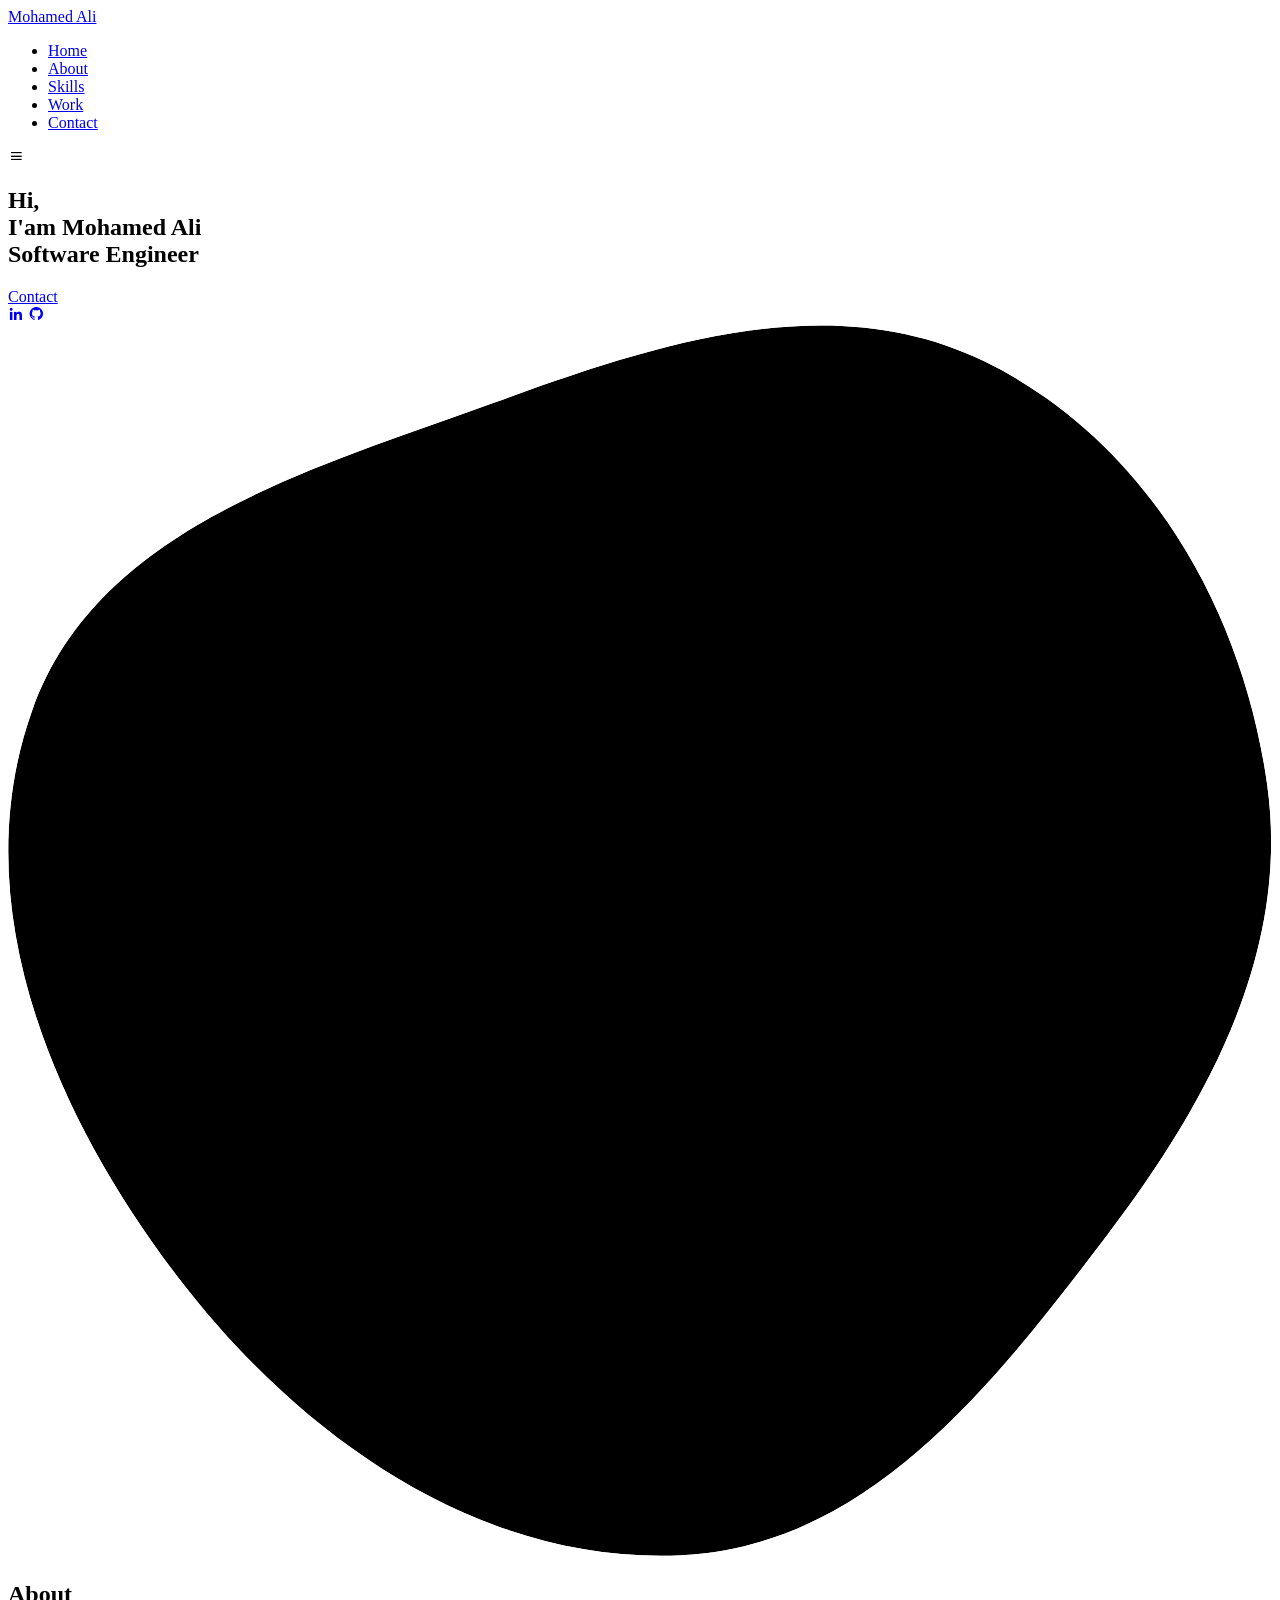
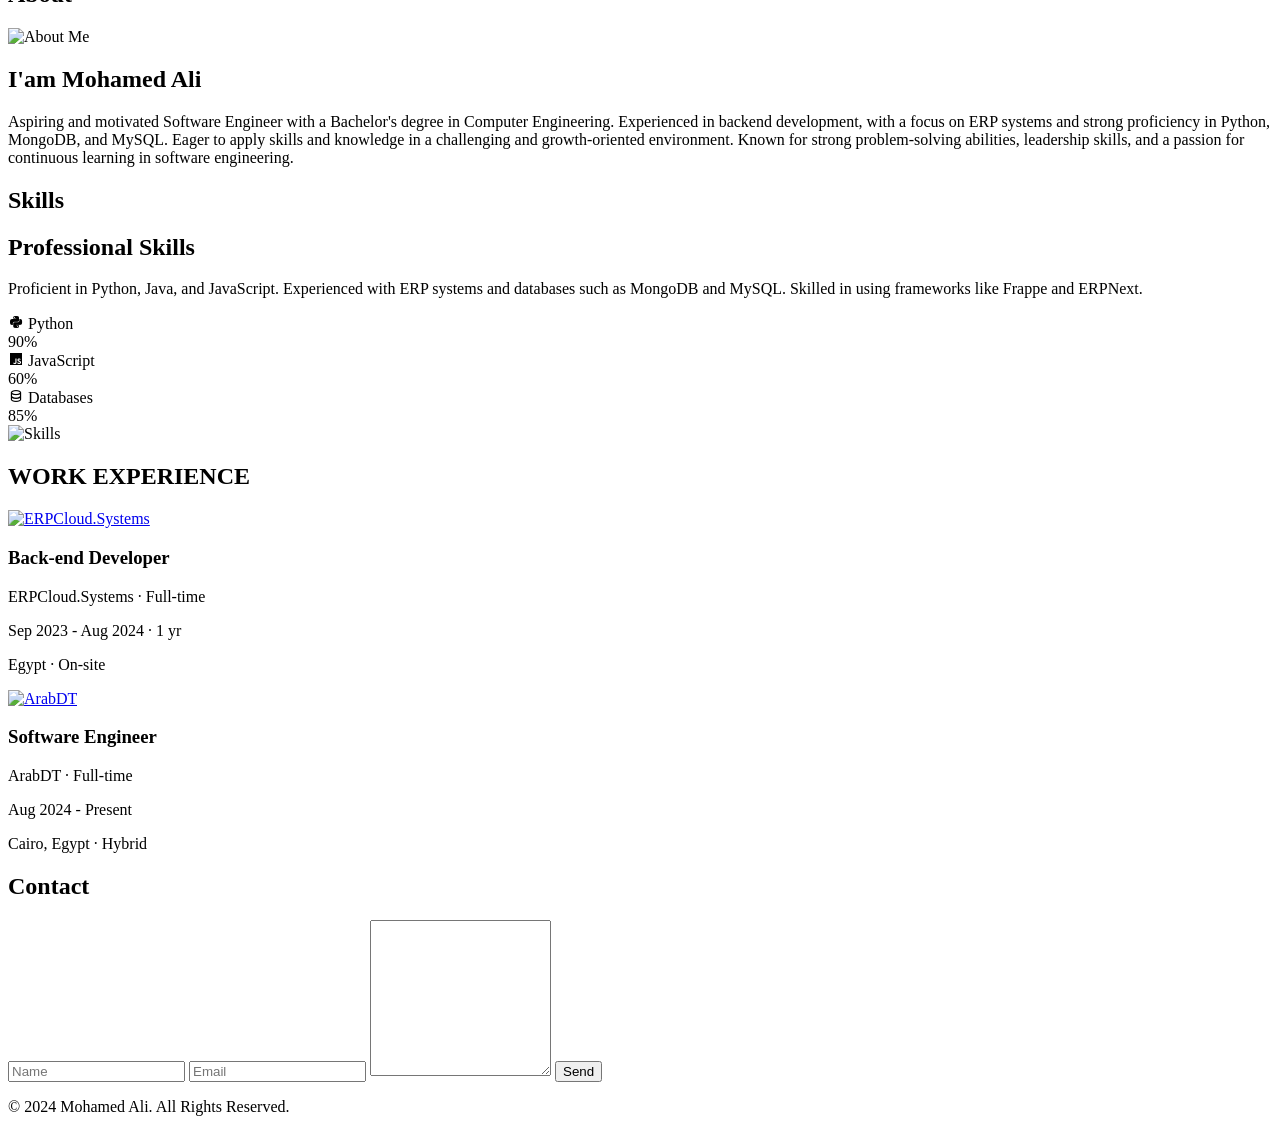
==== index.html @ c7bc385d "edit work period bug" ====
<!DOCTYPE html>
<html lang="en">
<head>
    <meta charset="UTF-8">
    <meta name="viewport" content="width=device-width, initial-scale=1.0">

    <link rel="stylesheet" href="assets/css/styles.css">

    <!-- =====BOX ICONS===== -->
    <link rel="stylesheet" href="https://unpkg.com/boxicons/css/boxicons.min.css">

    <title>Portfolio website complete</title>
</head>
<body>
<!--===== HEADER =====-->
<header class="l-header">
<nav class="nav bd-grid">
    <div>
        <a href="#" class="nav__logo">Mohamed Ali</a>
    </div>

    <div class="nav__menu" id="nav-menu">
        <ul class="nav__list">
            <li class="nav__item"><a href="#home" class="nav__link active-link">Home</a></li>
            <li class="nav__item"><a href="#about" class="nav__link">About</a></li>
            <li class="nav__item"><a href="#skills" class="nav__link">Skills</a></li>
            <li class="nav__item"><a href="#work" class="nav__link">Work</a></li>
            <li class="nav__item"><a href="#contact" class="nav__link">Contact</a></li>
        </ul>
    </div>

    <div class="nav__toggle" id="nav-toggle">
        <i class='bx bx-menu'></i>
    </div>
</nav>
</header>


<main class="l-main">
<!--===== HOME =====-->
<section class="home bd-grid" id="home">
<div class="home__data">
    <h1 class="home__title">Hi,<br>I'am <span class="home__title-color">Mohamed Ali</span><br> Software Engineer</h1>

    <a href="#contact" class="button">Contact</a>
</div>

<div class="home__social">
    <a href="https://linkedin.com/in/mohammed-ali-smk-7800651a6" class="home__social-icon" target="_blank"><i class='bx bxl-linkedin'></i></a>
    <a href="https://github.com/MohamedAliSmk" class="home__social-icon" target="_blank"><i class='bx bxl-github' ></i></a>
</div>

<div class="home__img">
    <svg class="home__blob" viewBox="0 0 479 467" xmlns="http://www.w3.org/2000/svg" xmlns:xlink="http://www.w3.org/1999/xlink">
        <mask id="mask0" mask-type="alpha">
            <path d="M9.19024 145.964C34.0253 76.5814 114.865 54.7299 184.111 29.4823C245.804 6.98884 311.86 -14.9503 370.735 14.143C431.207 44.026 467.948 107.508 477.191 174.311C485.897 237.229 454.931 294.377 416.506 344.954C373.74 401.245 326.068 462.801 255.442 466.189C179.416 469.835 111.552 422.137 65.1576 361.805C17.4835 299.81 -17.1617 219.583 9.19024 145.964Z"/>
        </mask>
        <g mask="url(#mask0)">
            <path d="M9.19024 145.964C34.0253 76.5814 114.865 54.7299 184.111 29.4823C245.804 6.98884 311.86 -14.9503 370.735 14.143C431.207 44.026 467.948 107.508 477.191 174.311C485.897 237.229 454.931 294.377 416.506 344.954C373.74 401.245 326.068 462.801 255.442 466.189C179.416 469.835 111.552 422.137 65.1576 361.805C17.4835 299.81 -17.1617 219.583 9.19024 145.964Z"/>
            <image class="home__blob-img" x="50" y="60" href="assets/img/perfil.png"/>
        </g>
    </svg>
</div>
</section>


<!--===== ABOUT =====-->
<section class="about section" id="about">
<h2 class="section-title">About</h2>

<div class="about__container bd-grid">
    <div class="about__img">
        <img src="assets/img/about.jpg" alt="About Me">
    </div>

    <div>
        <h2 class="about__subtitle">I'am Mohamed Ali</h2>
        <p class="about__text">Aspiring and motivated Software Engineer with a Bachelor's degree in Computer Engineering. Experienced in backend development, with a focus on ERP systems and strong proficiency in Python, MongoDB, and MySQL. Eager to apply skills and knowledge in a challenging and growth-oriented environment. Known for strong problem-solving abilities, leadership skills, and a passion for continuous learning in software engineering.</p>           
    </div>                                   
</div>
</section>

<!-- Skills Section -->
<section class="skills section" id="skills">
    <h2 class="section-title">Skills</h2>
    <div class="skills__container bd-grid">          
        <div>
            <h2 class="skills__subtitle">Professional Skills</h2>
            <p class="skills__text">Proficient in Python, Java, and JavaScript. Experienced with ERP systems and databases such as MongoDB and MySQL. Skilled in using frameworks like Frappe and ERPNext.</p>
            <div class="skills__data">
                <div class="skills__names">
                    <i class='bx bxl-python skills__icon'></i>
                    <span class="skills__name">Python</span>
                </div>
                <div class="skills__bar skills__python" style="width: 90%;"></div>
                <div>
                    <span class="skills__percentage">90%</span>
                </div>
            </div>
            <div class="skills__data">
                <div class="skills__names">
                    <i class='bx bxl-javascript skills__icon'></i>
                    <span class="skills__name">JavaScript</span>
                </div>
                <div class="skills__bar skills__js" style="width: 60%;"></div>
                <div>
                    <span class="skills__percentage">60%</span>
                </div>
            </div>
            <div class="skills__data">
                <div class="skills__names">
                    <i class='bx bx-data skills__icon'></i>
                    <span class="skills__name">Databases</span>
                </div>
                <div class="skills__bar skills__db" style="width: 85%;"></div>
                <div>
                    <span class="skills__percentage">85%</span>
                </div>
            </div>
        </div>
        <div>              
            <img src="assets/img/work3.jpg" alt="Skills" class="skills__img">
        </div>
    </div>
</section>


<!--===== WORK =====-->
<section class="work section" id="work">
<h2 class="section-title">WORK EXPERIENCE</h2>
<div class="work__container bd-grid">
    <div class="work__item">
        <a href="https://www.linkedin.com/company/erpcloud-systems" class="work__img">
            <img src="assets/img/work1.jpg" alt="ERPCloud.Systems" >
        </a>
        <div class="work__details">
            <h3 class="work__title">Back-end Developer</h3>
            <p class="work__company">ERPCloud.Systems · Full-time</p>
            <p class="work__dates">Sep 2023 - Aug 2024 · 1 yr</p>
            <p class="work__location">Egypt · On-site</p>
        </div>
    </div>
    <div class="work__item">
        <a href="https://www.linkedin.com/company/arabdt" class="work__img">
            <img src="assets/img/work2.jpg" alt="ArabDT">
        </a>
        <div class="work__details">
            <h3 class="work__title">Software Engineer</h3>
            <p class="work__company">ArabDT · Full-time</p>
            <p class="work__dates">Aug 2024 - Present</p>
            <p class="work__location">Cairo, Egypt · Hybrid</p>
        </div>
    </div>
</div>
</section>



<!--===== CONTACT =====-->
<section class="contact section" id="contact">
    <h2 class="section-title">Contact</h2>

    <div class="contact__container bd-grid">
        <form action="" class="contact__form">
            <input type="text" placeholder="Name" class="contact__input">
            <input type="mail" placeholder="Email" class="contact__input">
            <textarea name="" id="" cols="0" rows="10" class="contact__input"></textarea>
            <input type="button" value="Send" class="contact__button button">
        </form>
    </div>
</section>
</main>


    </main>
<!--===== FOOTER =====-->
<footer class="footer">
<p class="footer__title">© 2024 Mohamed Ali. All Rights Reserved.</p>
</footer>



<!--===== SCROLL REVEAL =====-->
<script src="https://unpkg.com/scrollreveal"></script>

<!--===== MAIN JS =====-->
<script src="assets/js/main.js"></script>
</body>
</html>
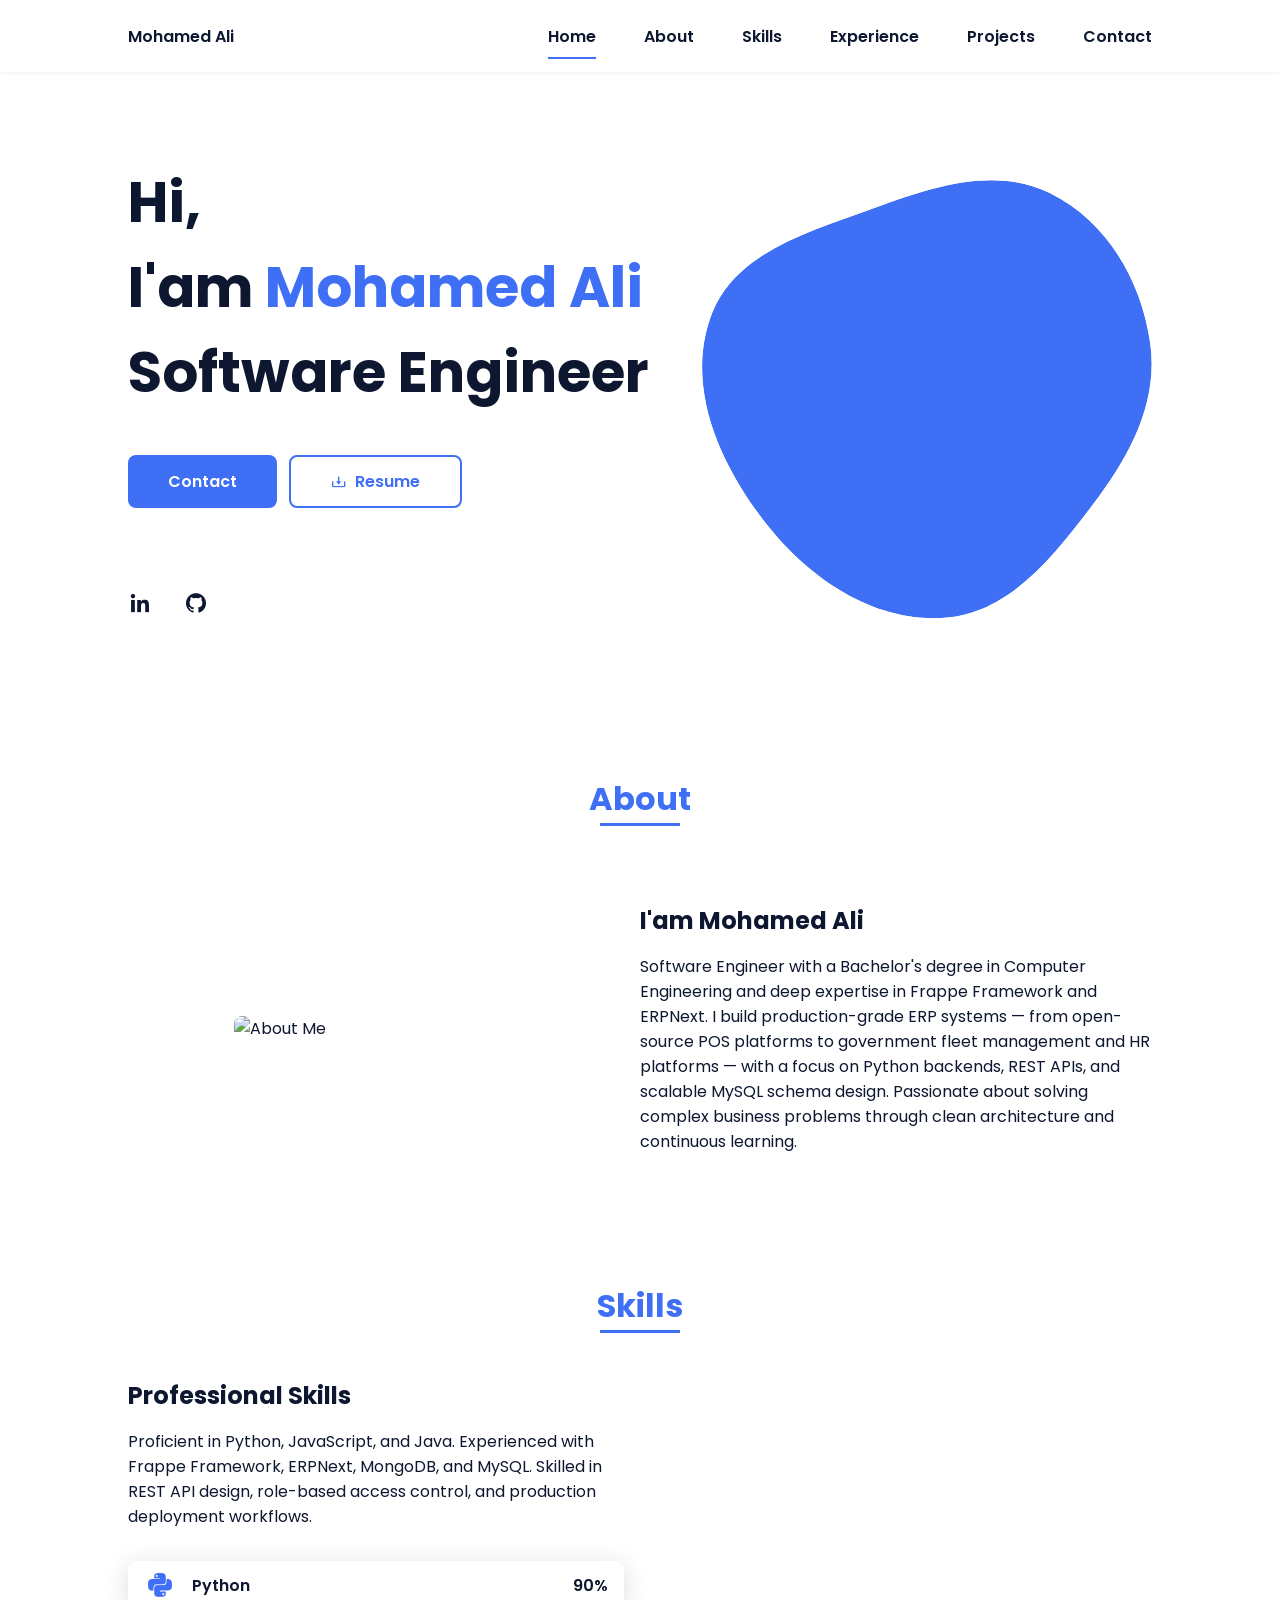
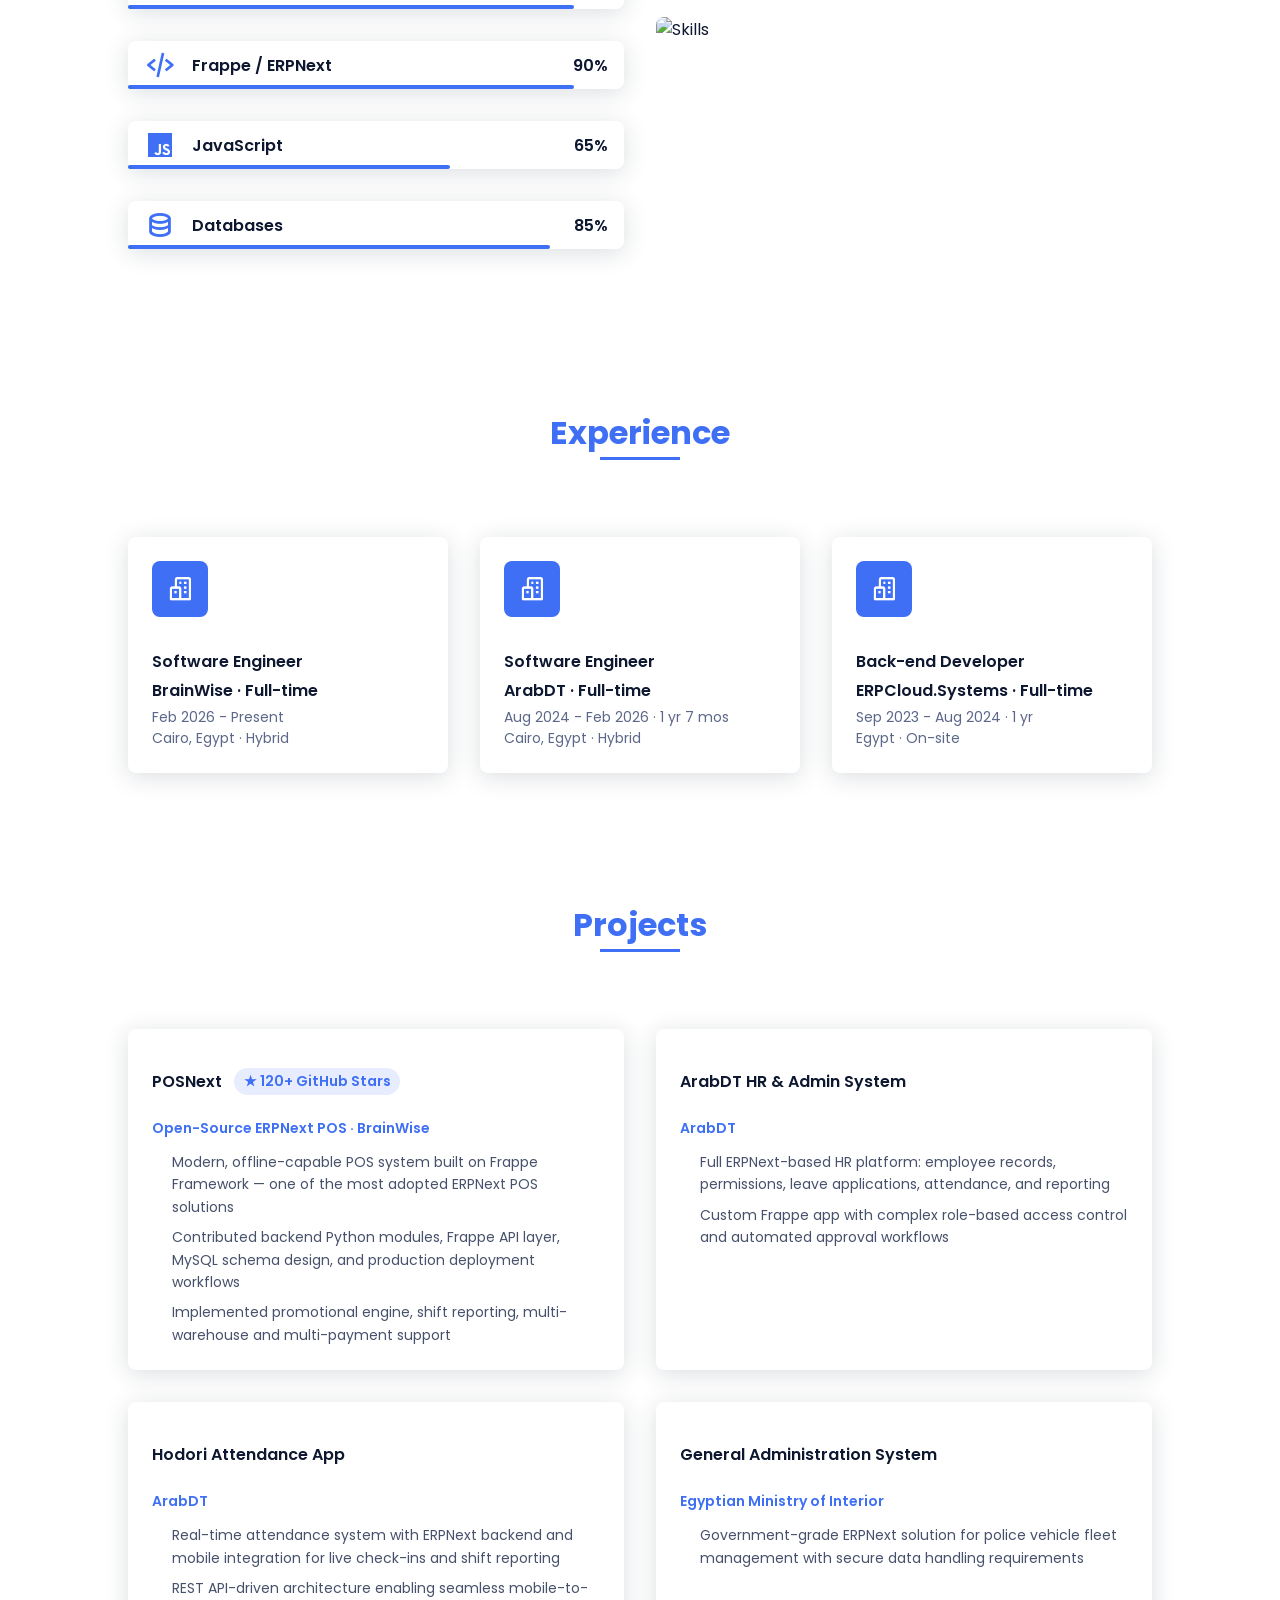
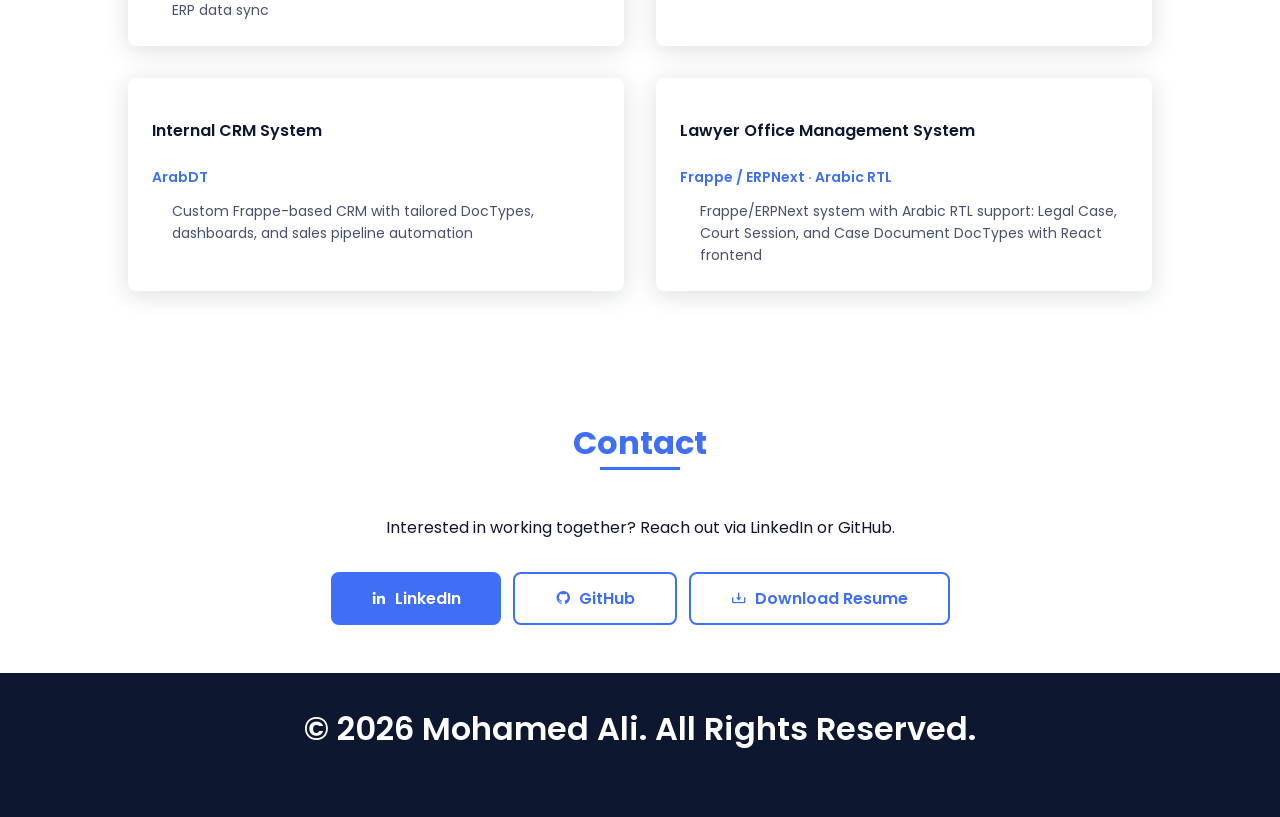
==== commit fec016f5: "Update portfolio with BrainWise experience, projects, and resume download. Refresh the site for GitH" ====
--- a/index.html
+++ b/index.html
@@ -3,13 +3,14 @@
 <head>
     <meta charset="UTF-8">
     <meta name="viewport" content="width=device-width, initial-scale=1.0">
+    <meta name="description" content="Mohamed Ali — Software Engineer specializing in Frappe, ERPNext, and backend development.">
 
     <link rel="stylesheet" href="assets/css/styles.css">
 
     <!-- =====BOX ICONS===== -->
     <link rel="stylesheet" href="https://unpkg.com/boxicons/css/boxicons.min.css">
 
-    <title>Portfolio website complete</title>
+    <title>Mohamed Ali | Software Engineer</title>
 </head>
 <body>
 <!--===== HEADER =====-->
@@ -24,7 +25,8 @@
             <li class="nav__item"><a href="#home" class="nav__link active-link">Home</a></li>
             <li class="nav__item"><a href="#about" class="nav__link">About</a></li>
             <li class="nav__item"><a href="#skills" class="nav__link">Skills</a></li>
-            <li class="nav__item"><a href="#work" class="nav__link">Work</a></li>
+            <li class="nav__item"><a href="#work" class="nav__link">Experience</a></li>
+            <li class="nav__item"><a href="#projects" class="nav__link">Projects</a></li>
             <li class="nav__item"><a href="#contact" class="nav__link">Contact</a></li>
         </ul>
     </div>
@@ -42,12 +44,17 @@
 <div class="home__data">
     <h1 class="home__title">Hi,<br>I'am <span class="home__title-color">Mohamed Ali</span><br> Software Engineer</h1>
 
-    <a href="#contact" class="button">Contact</a>
+    <div class="home__buttons">
+        <a href="#contact" class="button">Contact</a>
+        <a href="Mohamed_Ali_Hassan_Frappe_Senior_Resume.pdf" class="button button--outline" download>
+            <i class='bx bx-download'></i> Resume
+        </a>
+    </div>
 </div>
 
 <div class="home__social">
-    <a href="https://linkedin.com/in/mohammed-ali-smk-7800651a6" class="home__social-icon" target="_blank"><i class='bx bxl-linkedin'></i></a>
-    <a href="https://github.com/MohamedAliSmk" class="home__social-icon" target="_blank"><i class='bx bxl-github' ></i></a>
+    <a href="https://linkedin.com/in/mohammed-ali-smk-7800651a6" class="home__social-icon" target="_blank" rel="noopener noreferrer"><i class='bx bxl-linkedin'></i></a>
+    <a href="https://github.com/MohamedAliSmk" class="home__social-icon" target="_blank" rel="noopener noreferrer"><i class='bx bxl-github'></i></a>
 </div>
 
 <div class="home__img">
@@ -75,18 +82,18 @@
 
     <div>
         <h2 class="about__subtitle">I'am Mohamed Ali</h2>
-        <p class="about__text">Aspiring and motivated Software Engineer with a Bachelor's degree in Computer Engineering. Experienced in backend development, with a focus on ERP systems and strong proficiency in Python, MongoDB, and MySQL. Eager to apply skills and knowledge in a challenging and growth-oriented environment. Known for strong problem-solving abilities, leadership skills, and a passion for continuous learning in software engineering.</p>           
-    </div>                                   
+        <p class="about__text">Software Engineer with a Bachelor's degree in Computer Engineering and deep expertise in Frappe Framework and ERPNext. I build production-grade ERP systems — from open-source POS platforms to government fleet management and HR platforms — with a focus on Python backends, REST APIs, and scalable MySQL schema design. Passionate about solving complex business problems through clean architecture and continuous learning.</p>
+    </div>
 </div>
 </section>
 
 <!-- Skills Section -->
 <section class="skills section" id="skills">
     <h2 class="section-title">Skills</h2>
-    <div class="skills__container bd-grid">          
+    <div class="skills__container bd-grid">
         <div>
             <h2 class="skills__subtitle">Professional Skills</h2>
-            <p class="skills__text">Proficient in Python, Java, and JavaScript. Experienced with ERP systems and databases such as MongoDB and MySQL. Skilled in using frameworks like Frappe and ERPNext.</p>
+            <p class="skills__text">Proficient in Python, JavaScript, and Java. Experienced with Frappe Framework, ERPNext, MongoDB, and MySQL. Skilled in REST API design, role-based access control, and production deployment workflows.</p>
             <div class="skills__data">
                 <div class="skills__names">
                     <i class='bx bxl-python skills__icon'></i>
@@ -99,12 +106,22 @@
             </div>
             <div class="skills__data">
                 <div class="skills__names">
+                    <i class='bx bx-code-alt skills__icon'></i>
+                    <span class="skills__name">Frappe / ERPNext</span>
+                </div>
+                <div class="skills__bar skills__frappe" style="width: 90%;"></div>
+                <div>
+                    <span class="skills__percentage">90%</span>
+                </div>
+            </div>
+            <div class="skills__data">
+                <div class="skills__names">
                     <i class='bx bxl-javascript skills__icon'></i>
                     <span class="skills__name">JavaScript</span>
                 </div>
-                <div class="skills__bar skills__js" style="width: 60%;"></div>
-                <div>
-                    <span class="skills__percentage">60%</span>
+                <div class="skills__bar skills__js" style="width: 65%;"></div>
+                <div>
+                    <span class="skills__percentage">65%</span>
                 </div>
             </div>
             <div class="skills__data">
@@ -118,20 +135,42 @@
                 </div>
             </div>
         </div>
-        <div>              
+        <div>
             <img src="assets/img/work3.jpg" alt="Skills" class="skills__img">
         </div>
     </div>
 </section>
 
 
-<!--===== WORK =====-->
+<!--===== EXPERIENCE =====-->
 <section class="work section" id="work">
-<h2 class="section-title">WORK EXPERIENCE</h2>
+<h2 class="section-title">Experience</h2>
 <div class="work__container bd-grid">
     <div class="work__item">
-        <a href="https://www.linkedin.com/company/erpcloud-systems" class="work__img">
-            <img src="assets/img/work1.jpg" alt="ERPCloud.Systems" >
+        <a href="https://www.linkedin.com/company/brainwise-inc" class="work__icon" target="_blank" rel="noopener noreferrer" aria-label="BrainWise on LinkedIn">
+            <i class='bx bx-buildings'></i>
+        </a>
+        <div class="work__details">
+            <h3 class="work__title">Software Engineer</h3>
+            <p class="work__company">BrainWise · Full-time</p>
+            <p class="work__dates">Feb 2026 - Present</p>
+            <p class="work__location">Cairo, Egypt · Hybrid</p>
+        </div>
+    </div>
+    <div class="work__item">
+        <a href="https://www.linkedin.com/company/arabdt" class="work__icon" target="_blank" rel="noopener noreferrer" aria-label="ArabDT on LinkedIn">
+            <i class='bx bx-buildings'></i>
+        </a>
+        <div class="work__details">
+            <h3 class="work__title">Software Engineer</h3>
+            <p class="work__company">ArabDT · Full-time</p>
+            <p class="work__dates">Aug 2024 - Feb 2026 · 1 yr 7 mos</p>
+            <p class="work__location">Cairo, Egypt · Hybrid</p>
+        </div>
+    </div>
+    <div class="work__item">
+        <a href="https://www.linkedin.com/company/erpcloud-systems" class="work__icon" target="_blank" rel="noopener noreferrer" aria-label="ERPCloud.Systems on LinkedIn">
+            <i class='bx bx-buildings'></i>
         </a>
         <div class="work__details">
             <h3 class="work__title">Back-end Developer</h3>
@@ -140,20 +179,82 @@
             <p class="work__location">Egypt · On-site</p>
         </div>
     </div>
-    <div class="work__item">
-        <a href="https://www.linkedin.com/company/arabdt" class="work__img">
-            <img src="assets/img/work2.jpg" alt="ArabDT">
-        </a>
-        <div class="work__details">
-            <h3 class="work__title">Software Engineer</h3>
-            <p class="work__company">ArabDT · Full-time</p>
-            <p class="work__dates">Aug 2024 - Present</p>
-            <p class="work__location">Cairo, Egypt · Hybrid</p>
-        </div>
-    </div>
-</div>
-</section>
-
+</div>
+</section>
+
+
+<!--===== PROJECTS =====-->
+<section class="projects section" id="projects">
+<h2 class="section-title">Projects</h2>
+<div class="projects__container bd-grid">
+    <article class="projects__card">
+        <div class="projects__header">
+            <h3 class="projects__title">
+                <a href="https://github.com/BrainWise-DEV/POSNext" target="_blank" rel="noopener noreferrer">POSNext</a>
+            </h3>
+            <span class="projects__badge">★ 120+ GitHub Stars</span>
+        </div>
+        <p class="projects__context">Open-Source ERPNext POS · BrainWise</p>
+        <ul class="projects__list">
+            <li>Modern, offline-capable POS system built on Frappe Framework — one of the most adopted ERPNext POS solutions</li>
+            <li>Contributed backend Python modules, Frappe API layer, MySQL schema design, and production deployment workflows</li>
+            <li>Implemented promotional engine, shift reporting, multi-warehouse and multi-payment support</li>
+        </ul>
+    </article>
+
+    <article class="projects__card">
+        <div class="projects__header">
+            <h3 class="projects__title">ArabDT HR &amp; Admin System</h3>
+        </div>
+        <p class="projects__context">ArabDT</p>
+        <ul class="projects__list">
+            <li>Full ERPNext-based HR platform: employee records, permissions, leave applications, attendance, and reporting</li>
+            <li>Custom Frappe app with complex role-based access control and automated approval workflows</li>
+        </ul>
+    </article>
+
+    <article class="projects__card">
+        <div class="projects__header">
+            <h3 class="projects__title">Hodori Attendance App</h3>
+        </div>
+        <p class="projects__context">ArabDT</p>
+        <ul class="projects__list">
+            <li>Real-time attendance system with ERPNext backend and mobile integration for live check-ins and shift reporting</li>
+            <li>REST API-driven architecture enabling seamless mobile-to-ERP data sync</li>
+        </ul>
+    </article>
+
+    <article class="projects__card">
+        <div class="projects__header">
+            <h3 class="projects__title">General Administration System</h3>
+        </div>
+        <p class="projects__context">Egyptian Ministry of Interior</p>
+        <ul class="projects__list">
+            <li>Government-grade ERPNext solution for police vehicle fleet management with secure data handling requirements</li>
+        </ul>
+    </article>
+
+    <article class="projects__card">
+        <div class="projects__header">
+            <h3 class="projects__title">Internal CRM System</h3>
+        </div>
+        <p class="projects__context">ArabDT</p>
+        <ul class="projects__list">
+            <li>Custom Frappe-based CRM with tailored DocTypes, dashboards, and sales pipeline automation</li>
+        </ul>
+    </article>
+
+    <article class="projects__card">
+        <div class="projects__header">
+            <h3 class="projects__title">Lawyer Office Management System</h3>
+        </div>
+        <p class="projects__context">Frappe / ERPNext · Arabic RTL</p>
+        <ul class="projects__list">
+            <li>Frappe/ERPNext system with Arabic RTL support: Legal Case, Court Session, and Case Document DocTypes with React frontend</li>
+        </ul>
+    </article>
+</div>
+</section>
 
 
 <!--===== CONTACT =====-->
@@ -161,21 +262,27 @@
     <h2 class="section-title">Contact</h2>
 
     <div class="contact__container bd-grid">
-        <form action="" class="contact__form">
-            <input type="text" placeholder="Name" class="contact__input">
-            <input type="mail" placeholder="Email" class="contact__input">
-            <textarea name="" id="" cols="0" rows="10" class="contact__input"></textarea>
-            <input type="button" value="Send" class="contact__button button">
-        </form>
+        <div class="contact__info">
+            <p>Interested in working together? Reach out via LinkedIn or GitHub.</p>
+            <div class="contact__links">
+                <a href="https://linkedin.com/in/mohammed-ali-smk-7800651a6" class="button" target="_blank" rel="noopener noreferrer">
+                    <i class='bx bxl-linkedin'></i> LinkedIn
+                </a>
+                <a href="https://github.com/MohamedAliSmk" class="button button--outline" target="_blank" rel="noopener noreferrer">
+                    <i class='bx bxl-github'></i> GitHub
+                </a>
+                <a href="Mohamed_Ali_Hassan_Frappe_Senior_Resume.pdf" class="button button--outline" download>
+                    <i class='bx bx-download'></i> Download Resume
+                </a>
+            </div>
+        </div>
     </div>
 </section>
 </main>
 
-
-    </main>
 <!--===== FOOTER =====-->
 <footer class="footer">
-<p class="footer__title">© 2024 Mohamed Ali. All Rights Reserved.</p>
+<p class="footer__title">© 2026 Mohamed Ali. All Rights Reserved.</p>
 </footer>
 
 
@@ -186,4 +293,4 @@
 <!--===== MAIN JS =====-->
 <script src="assets/js/main.js"></script>
 </body>
-</html>+</html>
--- a/assets/css/styles.css
+++ b/assets/css/styles.css
@@ -0,0 +1,643 @@
+/*===== GOOGLE FONTS =====*/
+@import url("https://fonts.googleapis.com/css2?family=Poppins:wght@400;600;700&display=swap");
+/*===== VARIABLES CSS =====*/
+:root {
+  --header-height: 3rem;
+  --font-semi: 600;
+  /*===== Colores =====*/
+  /*Purple 260 - Red 355 - Blue 224 - Pink 340*/
+  /* HSL color mode */
+  --hue-color: 224;
+  --first-color: hsl(var(--hue-color), 89%, 60%);
+  --second-color: hsl(var(--hue-color), 56%, 12%);
+  /*===== Fuente y tipografia =====*/
+  --body-font: "Poppins", sans-serif;
+  --big-font-size: 2rem;
+  --h2-font-size: 1.25rem;
+  --normal-font-size: .938rem;
+  --smaller-font-size: .75rem;
+  /*===== Margenes =====*/
+  --mb-2: 1rem;
+  --mb-4: 2rem;
+  --mb-5: 2.5rem;
+  --mb-6: 3rem;
+  /*===== z index =====*/
+  --z-back: -10;
+  --z-fixed: 100;
+}
+@media screen and (min-width: 968px) {
+  :root {
+    --big-font-size: 3.5rem;
+    --h2-font-size: 2rem;
+    --normal-font-size: 1rem;
+    --smaller-font-size: .875rem;
+  }
+}
+
+/*===== BASE =====*/
+*, ::before, ::after {
+  box-sizing: border-box;
+}
+
+html {
+  scroll-behavior: smooth;
+}
+
+body {
+  margin: var(--header-height) 0 0 0;
+  font-family: var(--body-font);
+  font-size: var(--normal-font-size);
+  color: var(--second-color);
+}
+
+h1, h2, p {
+  margin: 0;
+}
+
+ul {
+  margin: 0;
+  padding: 0;
+  list-style: none;
+}
+
+a {
+  text-decoration: none;
+}
+
+img {
+  max-width: 100%;
+  height: auto;
+  display: block;
+}
+
+/*===== CLASS CSS ===== */
+.section-title {
+  position: relative;
+  font-size: var(--h2-font-size);
+  color: var(--first-color);
+  margin-top: var(--mb-2);
+  margin-bottom: var(--mb-4);
+  text-align: center;
+}
+.section-title::after {
+  position: absolute;
+  content: "";
+  width: 64px;
+  height: 0.18rem;
+  left: 0;
+  right: 0;
+  margin: auto;
+  top: 2rem;
+  background-color: var(--first-color);
+}
+
+.section {
+  padding-top: 3rem;
+  padding-bottom: 2rem;
+}
+
+/*===== LAYOUT =====*/
+.bd-grid {
+  max-width: 1024px;
+  display: grid;
+  margin-left: var(--mb-2);
+  margin-right: var(--mb-2);
+}
+
+.l-header {
+  width: 100%;
+  position: fixed;
+  top: 0;
+  left: 0;
+  z-index: var(--z-fixed);
+  background-color: #fff;
+  box-shadow: 0 1px 4px rgba(146, 161, 176, 0.15);
+}
+
+/*===== NAV =====*/
+.nav {
+  height: var(--header-height);
+  display: flex;
+  justify-content: space-between;
+  align-items: center;
+  font-weight: var(--font-semi);
+}
+@media screen and (max-width: 767px) {
+  .nav__menu {
+    position: fixed;
+    top: var(--header-height);
+    right: -100%;
+    width: 80%;
+    height: 100%;
+    padding: 2rem;
+    background-color: var(--second-color);
+    transition: 0.5s;
+  }
+}
+.nav__item {
+  margin-bottom: var(--mb-4);
+}
+.nav__link {
+  position: relative;
+  color: #fff;
+}
+.nav__link:hover {
+  position: relative;
+}
+.nav__link:hover::after {
+  position: absolute;
+  content: "";
+  width: 100%;
+  height: 0.18rem;
+  left: 0;
+  top: 2rem;
+  background-color: var(--first-color);
+}
+.nav__logo {
+  color: var(--second-color);
+}
+.nav__toggle {
+  color: var(--second-color);
+  font-size: 1.5rem;
+  cursor: pointer;
+}
+
+/*Active menu*/
+.active-link::after {
+  position: absolute;
+  content: "";
+  width: 100%;
+  height: 0.18rem;
+  left: 0;
+  top: 2rem;
+  background-color: var(--first-color);
+}
+
+/*=== Show menu ===*/
+.show {
+  right: 0;
+}
+
+/*===== HOME =====*/
+.home {
+  position: relative;
+  row-gap: 5rem;
+  padding: 4rem 0 5rem;
+}
+.home__data {
+  align-self: center;
+}
+.home__buttons {
+  display: flex;
+  flex-wrap: wrap;
+  gap: 0.75rem;
+}
+.home__buttons .button {
+  display: inline-flex;
+  align-items: center;
+  gap: 0.5rem;
+}
+.home__buttons .button--outline {
+  margin-left: 0;
+}
+.home__title {
+  font-size: var(--big-font-size);
+  margin-bottom: var(--mb-5);
+}
+.home__title-color {
+  color: var(--first-color);
+}
+.home__social {
+  display: flex;
+  flex-direction: column;
+}
+.home__social-icon {
+  width: max-content;
+  margin-bottom: var(--mb-2);
+  font-size: 1.5rem;
+  color: var(--second-color);
+}
+.home__social-icon:hover {
+  color: var(--first-color);
+}
+.home__img {
+  position: absolute;
+  right: 0;
+  bottom: 0;
+  width: 260px;
+}
+.home__blob {
+  fill: var(--first-color);
+}
+.home__blob-img {
+  width: 360px;
+}
+
+/*BUTTONS*/
+.button {
+  display: inline-block;
+  background-color: var(--first-color);
+  color: #fff;
+  padding: 0.75rem 2.5rem;
+  font-weight: var(--font-semi);
+  border-radius: 0.5rem;
+  transition: 0.3s;
+}
+.button:hover {
+  box-shadow: 0px 10px 36px rgba(0, 0, 0, 0.15);
+}
+.button--outline {
+  background-color: transparent;
+  color: var(--first-color);
+  border: 2px solid var(--first-color);
+  margin-left: 0.75rem;
+}
+.button--outline:hover {
+  background-color: var(--first-color);
+  color: #fff;
+}
+
+/* ===== ABOUT =====*/
+.about__container {
+  row-gap: 2rem;
+  text-align: center;
+}
+.about__subtitle {
+  margin-bottom: var(--mb-2);
+}
+.about__img {
+  justify-self: center;
+}
+.about__img img {
+  width: 200px;
+  border-radius: 0.5rem;
+}
+
+/* ===== SKILLS =====*/
+.skills__container {
+  row-gap: 2rem;
+  text-align: center;
+}
+.skills__subtitle {
+  margin-bottom: var(--mb-2);
+}
+.skills__text {
+  margin-bottom: var(--mb-4);
+}
+.skills__data {
+  display: flex;
+  justify-content: space-between;
+  align-items: center;
+  position: relative;
+  font-weight: var(--font-semi);
+  padding: 0.5rem 1rem;
+  margin-bottom: var(--mb-4);
+  border-radius: 0.5rem;
+  box-shadow: 0px 4px 25px rgba(14, 36, 49, 0.15);
+}
+.skills__icon {
+  font-size: 2rem;
+  margin-right: var(--mb-2);
+  color: var(--first-color);
+}
+.skills__names {
+  display: flex;
+  align-items: center;
+}
+.skills__bar {
+  position: absolute;
+  left: 0;
+  bottom: 0;
+  background-color: var(--first-color);
+  height: 0.25rem;
+  border-radius: 0.5rem;
+  z-index: var(--z-back);
+}
+.skills__html {
+  width: 95%;
+}
+.skills__css {
+  width: 85%;
+}
+.skills__js {
+  width: 65%;
+}
+.skills__ux {
+  width: 85%;
+}
+.skills__img {
+  border-radius: 0.5rem;
+}
+
+/* ===== WORK =====*/
+.work__container {
+  row-gap: 2rem;
+}
+.work__item {
+  display: flex;
+  flex-direction: column;
+  gap: 1rem;
+  padding: 1.5rem;
+  border-radius: 0.5rem;
+  box-shadow: 0px 4px 25px rgba(14, 36, 49, 0.15);
+  transition: transform 0.3s, box-shadow 0.3s;
+}
+.work__item:hover {
+  transform: translateY(-4px);
+  box-shadow: 0px 8px 30px rgba(14, 36, 49, 0.2);
+}
+.work__icon {
+  display: flex;
+  align-items: center;
+  justify-content: center;
+  width: 3.5rem;
+  height: 3.5rem;
+  border-radius: 0.5rem;
+  background-color: var(--first-color);
+  color: #fff;
+  font-size: 1.75rem;
+  transition: 0.3s;
+}
+.work__icon:hover {
+  opacity: 0.85;
+}
+.work__title {
+  font-size: var(--normal-font-size);
+  font-weight: var(--font-semi);
+  margin-bottom: 0.25rem;
+}
+.work__company {
+  font-weight: var(--font-semi);
+  margin-bottom: 0.25rem;
+}
+.work__dates,
+.work__location {
+  font-size: var(--smaller-font-size);
+  color: hsl(var(--hue-color), 20%, 45%);
+}
+.work__img {
+  box-shadow: 0px 4px 25px rgba(14, 36, 49, 0.15);
+  border-radius: 0.5rem;
+  overflow: hidden;
+}
+.work__img img {
+  transition: 1s;
+}
+.work__img img:hover {
+  transform: scale(1.1);
+}
+
+/* ===== PROJECTS =====*/
+.projects__container {
+  row-gap: 1.5rem;
+}
+.projects__card {
+  padding: 1.5rem;
+  border-radius: 0.5rem;
+  box-shadow: 0px 4px 25px rgba(14, 36, 49, 0.15);
+  transition: transform 0.3s, box-shadow 0.3s;
+}
+.projects__card:hover {
+  transform: translateY(-4px);
+  box-shadow: 0px 8px 30px rgba(14, 36, 49, 0.2);
+}
+.projects__header {
+  display: flex;
+  flex-wrap: wrap;
+  align-items: center;
+  gap: 0.75rem;
+  margin-bottom: 0.5rem;
+}
+.projects__title {
+  font-size: var(--normal-font-size);
+  font-weight: var(--font-semi);
+  color: var(--second-color);
+}
+.projects__title a {
+  color: var(--second-color);
+  transition: color 0.3s;
+}
+.projects__title a:hover {
+  color: var(--first-color);
+}
+.projects__badge {
+  display: inline-block;
+  font-size: var(--smaller-font-size);
+  font-weight: var(--font-semi);
+  padding: 0.2rem 0.6rem;
+  border-radius: 1rem;
+  background-color: hsl(var(--hue-color), 89%, 95%);
+  color: var(--first-color);
+}
+.projects__context {
+  font-size: var(--smaller-font-size);
+  font-weight: var(--font-semi);
+  color: var(--first-color);
+  margin-bottom: 0.75rem;
+}
+.projects__list {
+  padding-left: 1.25rem;
+}
+.projects__list li {
+  font-size: var(--smaller-font-size);
+  line-height: 1.6;
+  margin-bottom: 0.5rem;
+  color: hsl(var(--hue-color), 20%, 35%);
+}
+.projects__list li:last-child {
+  margin-bottom: 0;
+}
+
+/* ===== CONTACT =====*/
+.contact__info {
+  text-align: center;
+}
+.contact__info p {
+  margin-bottom: var(--mb-4);
+}
+.contact__links {
+  display: flex;
+  flex-wrap: wrap;
+  justify-content: center;
+  gap: 0.75rem;
+}
+.contact__links .button {
+  display: inline-flex;
+  align-items: center;
+  gap: 0.5rem;
+}
+.contact__links .button--outline {
+  margin-left: 0;
+}
+.contact__input {
+  width: 100%;
+  font-size: var(--normal-font-size);
+  font-weight: var(--font-semi);
+  padding: 1rem;
+  border-radius: 0.5rem;
+  border: 1.5px solid var(--second-color);
+  outline: none;
+  margin-bottom: var(--mb-4);
+}
+.contact__button {
+  display: block;
+  border: none;
+  outline: none;
+  font-size: var(--normal-font-size);
+  cursor: pointer;
+  margin-left: auto;
+}
+
+/* ===== FOOTER =====*/
+.footer {
+  background-color: var(--second-color);
+  color: #fff;
+  text-align: center;
+  font-weight: var(--font-semi);
+  padding: 2rem 0;
+}
+.footer__title {
+  font-size: 2rem;
+  margin-bottom: var(--mb-4);
+}
+.footer__social {
+  margin-bottom: var(--mb-4);
+}
+.footer__icon {
+  font-size: 1.5rem;
+  color: #fff;
+  margin: 0 var(--mb-2);
+}
+.footer__copy {
+  font-size: var(--smaller-font-size);
+}
+
+/* ===== MEDIA QUERIES=====*/
+@media screen and (max-width: 320px) {
+  .home {
+    row-gap: 2rem;
+  }
+  .home__img {
+    width: 200px;
+  }
+}
+@media screen and (min-width: 576px) {
+  .home {
+    padding: 4rem 0 2rem;
+  }
+  .home__social {
+    padding-top: 0;
+    padding-bottom: 2.5rem;
+    flex-direction: row;
+    align-self: flex-end;
+  }
+  .home__social-icon {
+    margin-bottom: 0;
+    margin-right: var(--mb-4);
+  }
+  .home__img {
+    width: 300px;
+    bottom: 25%;
+  }
+  .about__container {
+    grid-template-columns: repeat(2, 1fr);
+    align-items: center;
+    text-align: initial;
+  }
+  .skills__container {
+    grid-template-columns: 0.7fr;
+    justify-content: center;
+    column-gap: 1rem;
+  }
+  .work__container {
+    grid-template-columns: repeat(2, 1fr);
+    column-gap: 2rem;
+    padding-top: 2rem;
+  }
+  .projects__container {
+    grid-template-columns: repeat(2, 1fr);
+    column-gap: 2rem;
+    row-gap: 2rem;
+    padding-top: 2rem;
+  }
+  .contact__form {
+    width: 360px;
+    padding-top: 2rem;
+  }
+  .contact__container {
+    justify-items: center;
+  }
+}
+@media screen and (min-width: 768px) {
+  body {
+    margin: 0;
+  }
+  .section {
+    padding-top: 4rem;
+    padding-bottom: 3rem;
+  }
+  .section-title {
+    margin-bottom: var(--mb-6);
+  }
+  .section-title::after {
+    width: 80px;
+    top: 3rem;
+  }
+  .nav {
+    height: calc(var(--header-height) + 1.5rem);
+  }
+  .nav__list {
+    display: flex;
+    padding-top: 0;
+  }
+  .nav__item {
+    margin-left: var(--mb-6);
+    margin-bottom: 0;
+  }
+  .nav__toggle {
+    display: none;
+  }
+  .nav__link {
+    color: var(--second-color);
+  }
+  .home {
+    padding: 8rem 0 2rem;
+  }
+  .home__img {
+    width: 400px;
+    bottom: 10%;
+  }
+  .about__container {
+    padding-top: 2rem;
+  }
+  .about__img img {
+    width: 300px;
+  }
+  .skills__container {
+    grid-template-columns: repeat(2, 1fr);
+    column-gap: 2rem;
+    align-items: center;
+    text-align: initial;
+  }
+  .work__container {
+    grid-template-columns: repeat(3, 1fr);
+    column-gap: 2rem;
+  }
+  .projects__container {
+    grid-template-columns: repeat(2, 1fr);
+    column-gap: 2rem;
+    row-gap: 2rem;
+  }
+}
+@media screen and (min-width: 992px) {
+  .bd-grid {
+    margin-left: auto;
+    margin-right: auto;
+  }
+  .home {
+    padding: 10rem 0 2rem;
+  }
+  .home__img {
+    width: 450px;
+  }
+}
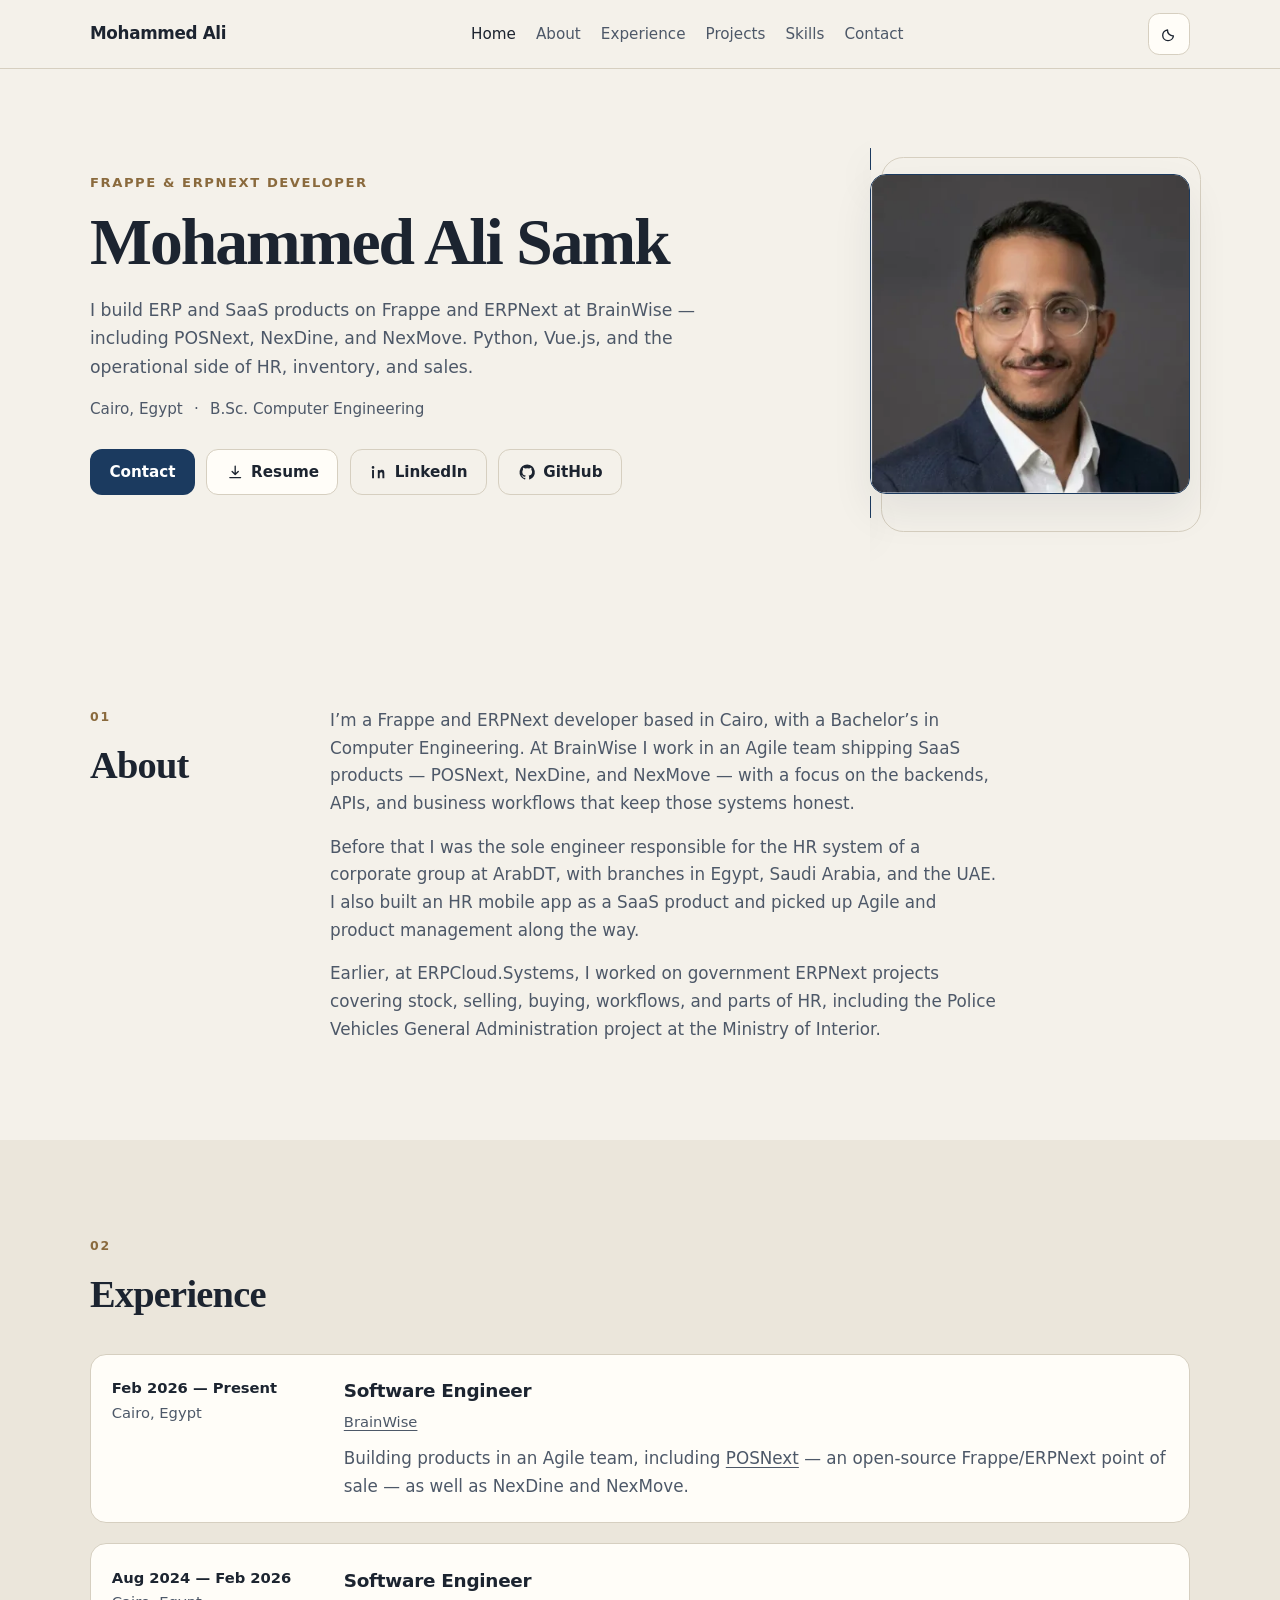
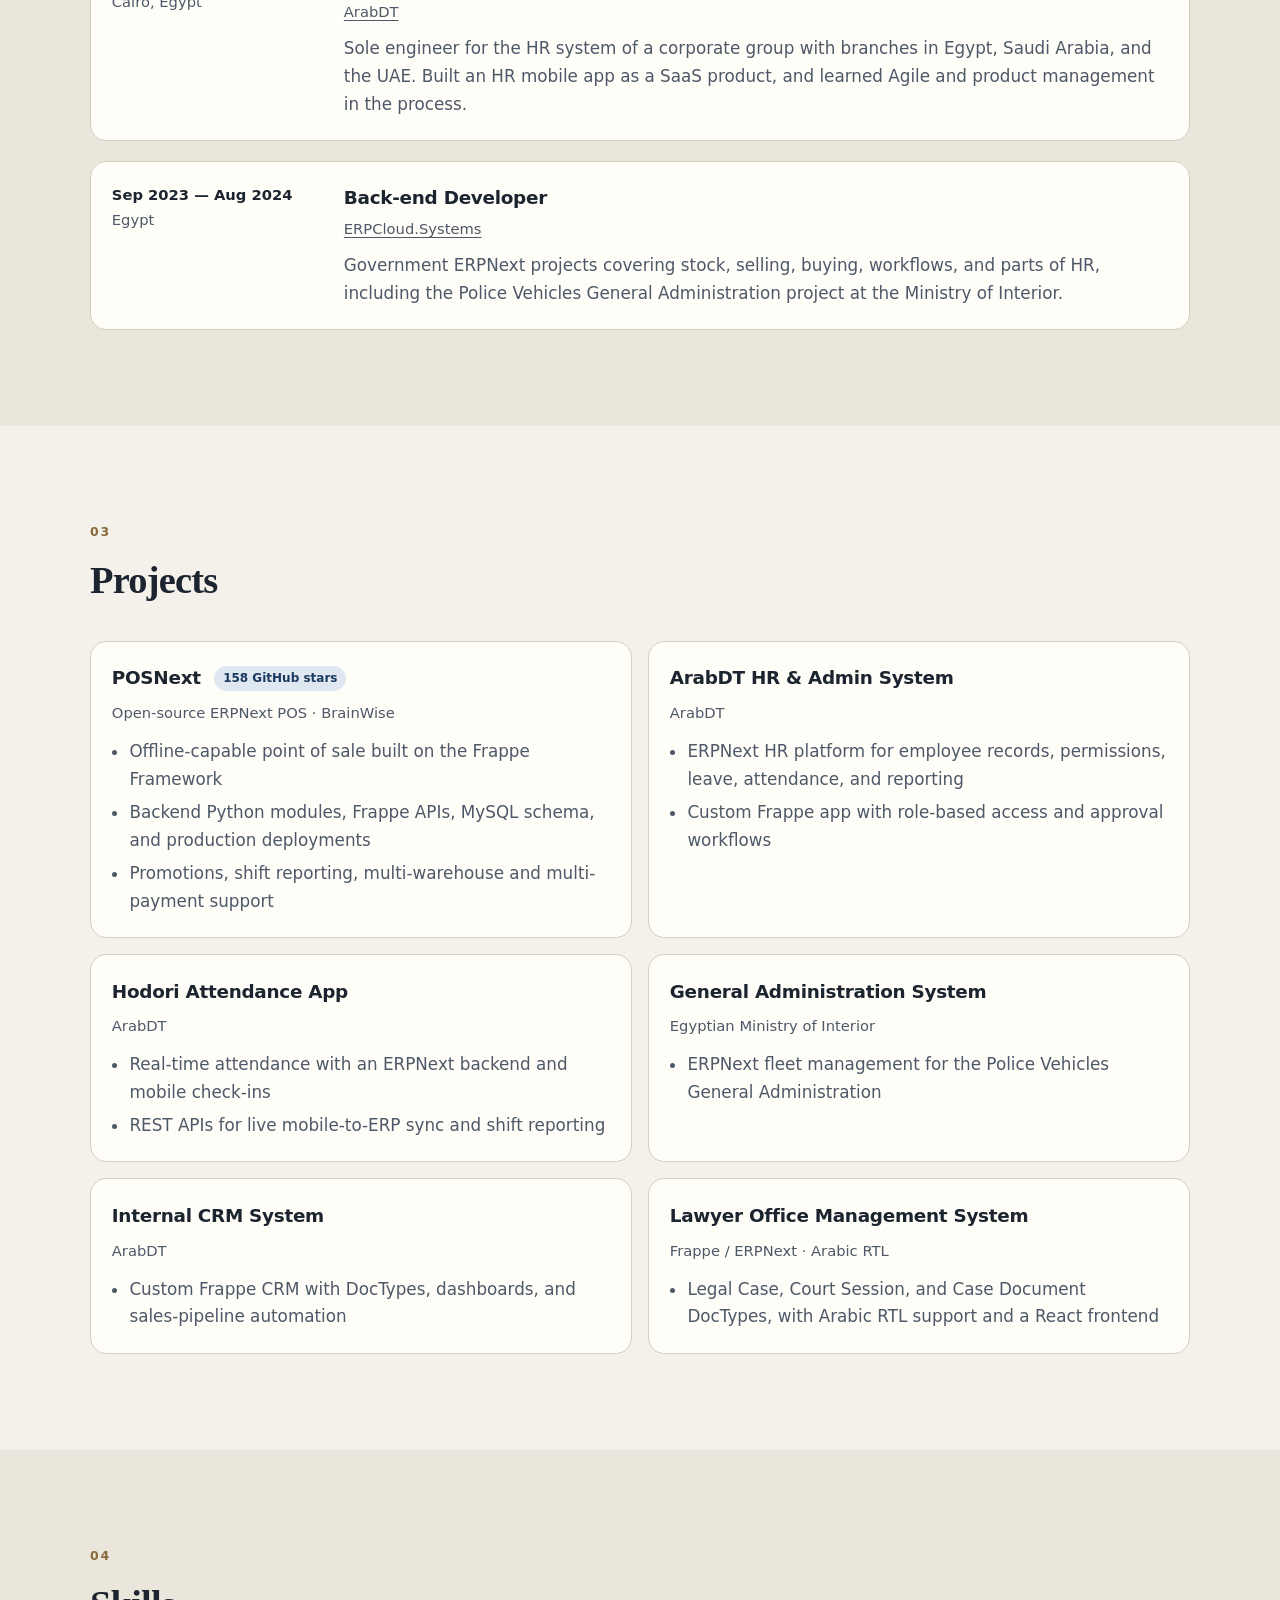
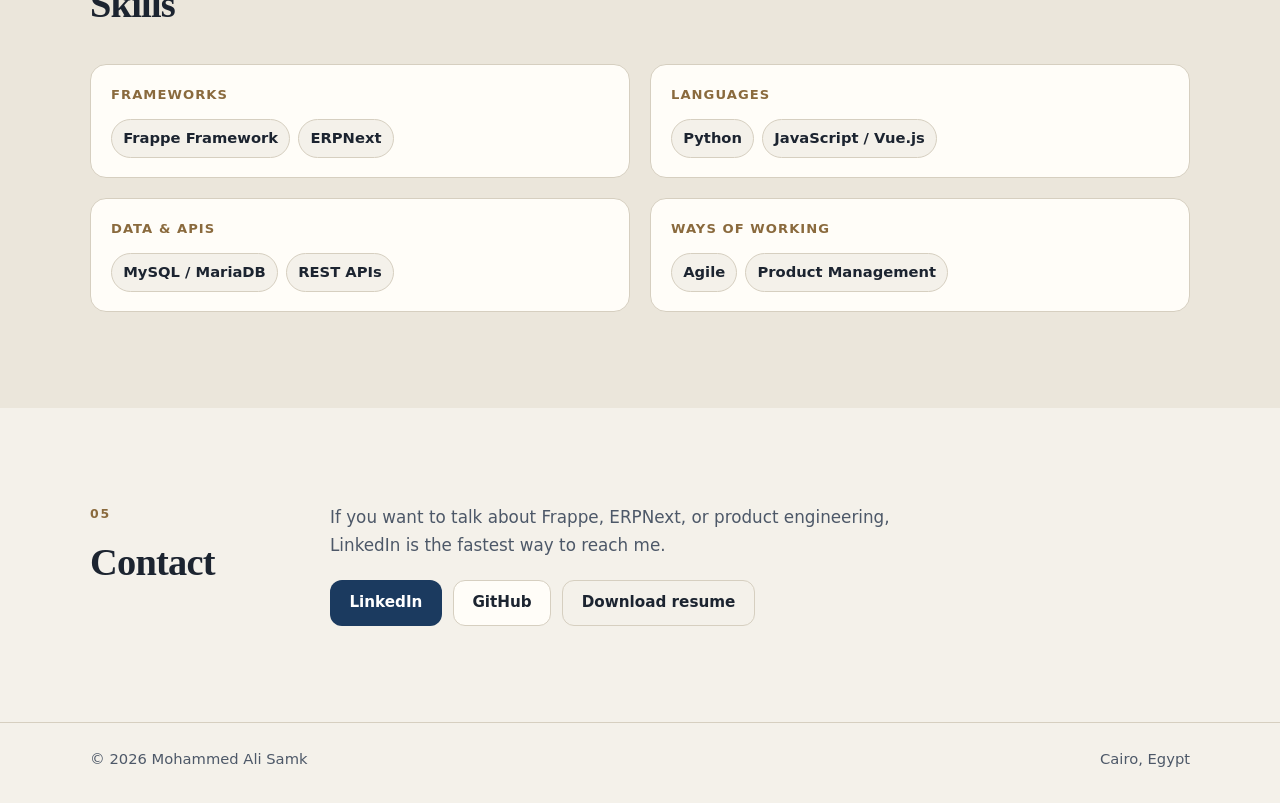
==== commit dc28d90d: "Redesign the portfolio as a static, accessible personal site. Replace the old photos with the Linked" ====
--- a/index.html
+++ b/index.html
@@ -3,294 +3,363 @@
 <head>
     <meta charset="UTF-8">
     <meta name="viewport" content="width=device-width, initial-scale=1.0">
-    <meta name="description" content="Mohamed Ali — Software Engineer specializing in Frappe, ERPNext, and backend development.">
-
+    <title>Mohammed Ali Samk · Frappe &amp; ERPNext Developer</title>
+    <meta name="description" content="Mohammed Ali Samk is a Frappe &amp; ERPNext developer at BrainWise in Cairo. He builds SaaS products including POSNext, NexDine, and NexMove, with a background in HR, inventory, and sales systems.">
+    <meta name="author" content="Mohammed Ali Samk">
+    <meta name="robots" content="index, follow">
+    <link rel="canonical" href="https://mohamedalismk.github.io/mohamedalisamk.site/">
+
+    <meta property="og:type" content="website">
+    <meta property="og:site_name" content="Mohammed Ali Samk">
+    <meta property="og:title" content="Mohammed Ali Samk · Frappe &amp; ERPNext Developer">
+    <meta property="og:description" content="Frappe &amp; ERPNext developer at BrainWise in Cairo. Building SaaS products: POSNext, NexDine, and NexMove.">
+    <meta property="og:url" content="https://mohamedalismk.github.io/mohamedalisamk.site/">
+    <meta property="og:image" content="https://mohamedalismk.github.io/mohamedalisamk.site/assets/img/og-image.jpg">
+    <meta property="og:image:alt" content="Portrait of Mohammed Ali Samk, Frappe and ERPNext developer">
+    <meta property="og:image:width" content="1200">
+    <meta property="og:image:height" content="630">
+    <meta property="og:locale" content="en_US">
+
+    <meta name="twitter:card" content="summary_large_image">
+    <meta name="twitter:title" content="Mohammed Ali Samk · Frappe &amp; ERPNext Developer">
+    <meta name="twitter:description" content="Frappe &amp; ERPNext developer at BrainWise in Cairo. Building SaaS products: POSNext, NexDine, and NexMove.">
+    <meta name="twitter:image" content="https://mohamedalismk.github.io/mohamedalisamk.site/assets/img/og-image.jpg">
+    <meta name="twitter:image:alt" content="Portrait of Mohammed Ali Samk, Frappe and ERPNext developer">
+
+    <meta name="theme-color" content="#f4f1ea" media="(prefers-color-scheme: light)">
+    <meta name="theme-color" content="#121720" media="(prefers-color-scheme: dark)">
+    <meta name="color-scheme" content="light dark">
+
+    <link rel="icon" href="favicon.ico" sizes="32x32">
+    <link rel="icon" href="favicon.svg" type="image/svg+xml">
+    <link rel="apple-touch-icon" href="apple-touch-icon.png">
+    <link rel="manifest" href="site.webmanifest">
+
+    <link rel="preload" as="image" href="assets/img/profile.webp" type="image/webp">
     <link rel="stylesheet" href="assets/css/styles.css">
 
-    <!-- =====BOX ICONS===== -->
-    <link rel="stylesheet" href="https://unpkg.com/boxicons/css/boxicons.min.css">
-
-    <title>Mohamed Ali | Software Engineer</title>
+    <script>
+        (function () {
+            try {
+                var stored = localStorage.getItem("theme");
+                var theme = stored === "light" || stored === "dark"
+                    ? stored
+                    : (window.matchMedia("(prefers-color-scheme: dark)").matches ? "dark" : "light");
+                document.documentElement.setAttribute("data-theme", theme);
+            } catch (e) {
+                document.documentElement.setAttribute("data-theme", "light");
+            }
+        })();
+    </script>
+
+    <script type="application/ld+json">
+    {
+        "@context": "https://schema.org",
+        "@type": "Person",
+        "name": "Mohammed Ali Samk",
+        "jobTitle": "Frappe & ERPNext Developer",
+        "description": "Frappe and ERPNext developer at BrainWise, building SaaS products including POSNext, NexDine, and NexMove.",
+        "url": "https://mohamedalismk.github.io/mohamedalisamk.site/",
+        "image": "https://mohamedalismk.github.io/mohamedalisamk.site/assets/img/profile.jpg",
+        "address": {
+            "@type": "PostalAddress",
+            "addressLocality": "Cairo",
+            "addressCountry": "EG"
+        },
+        "worksFor": {
+            "@type": "Organization",
+            "name": "BrainWise"
+        },
+        "sameAs": [
+            "https://www.linkedin.com/in/mohammed-ali-smk",
+            "https://github.com/MohamedAliSmk"
+        ]
+    }
+    </script>
 </head>
 <body>
-<!--===== HEADER =====-->
-<header class="l-header">
-<nav class="nav bd-grid">
-    <div>
-        <a href="#" class="nav__logo">Mohamed Ali</a>
-    </div>
-
-    <div class="nav__menu" id="nav-menu">
-        <ul class="nav__list">
-            <li class="nav__item"><a href="#home" class="nav__link active-link">Home</a></li>
-            <li class="nav__item"><a href="#about" class="nav__link">About</a></li>
-            <li class="nav__item"><a href="#skills" class="nav__link">Skills</a></li>
-            <li class="nav__item"><a href="#work" class="nav__link">Experience</a></li>
-            <li class="nav__item"><a href="#projects" class="nav__link">Projects</a></li>
-            <li class="nav__item"><a href="#contact" class="nav__link">Contact</a></li>
-        </ul>
-    </div>
-
-    <div class="nav__toggle" id="nav-toggle">
-        <i class='bx bx-menu'></i>
-    </div>
-</nav>
-</header>
-
-
-<main class="l-main">
-<!--===== HOME =====-->
-<section class="home bd-grid" id="home">
-<div class="home__data">
-    <h1 class="home__title">Hi,<br>I'am <span class="home__title-color">Mohamed Ali</span><br> Software Engineer</h1>
-
-    <div class="home__buttons">
-        <a href="#contact" class="button">Contact</a>
-        <a href="Mohamed_Ali_Hassan_Frappe_Senior_Resume.pdf" class="button button--outline" download>
-            <i class='bx bx-download'></i> Resume
-        </a>
-    </div>
-</div>
-
-<div class="home__social">
-    <a href="https://linkedin.com/in/mohammed-ali-smk-7800651a6" class="home__social-icon" target="_blank" rel="noopener noreferrer"><i class='bx bxl-linkedin'></i></a>
-    <a href="https://github.com/MohamedAliSmk" class="home__social-icon" target="_blank" rel="noopener noreferrer"><i class='bx bxl-github'></i></a>
-</div>
-
-<div class="home__img">
-    <svg class="home__blob" viewBox="0 0 479 467" xmlns="http://www.w3.org/2000/svg" xmlns:xlink="http://www.w3.org/1999/xlink">
-        <mask id="mask0" mask-type="alpha">
-            <path d="M9.19024 145.964C34.0253 76.5814 114.865 54.7299 184.111 29.4823C245.804 6.98884 311.86 -14.9503 370.735 14.143C431.207 44.026 467.948 107.508 477.191 174.311C485.897 237.229 454.931 294.377 416.506 344.954C373.74 401.245 326.068 462.801 255.442 466.189C179.416 469.835 111.552 422.137 65.1576 361.805C17.4835 299.81 -17.1617 219.583 9.19024 145.964Z"/>
-        </mask>
-        <g mask="url(#mask0)">
-            <path d="M9.19024 145.964C34.0253 76.5814 114.865 54.7299 184.111 29.4823C245.804 6.98884 311.86 -14.9503 370.735 14.143C431.207 44.026 467.948 107.508 477.191 174.311C485.897 237.229 454.931 294.377 416.506 344.954C373.74 401.245 326.068 462.801 255.442 466.189C179.416 469.835 111.552 422.137 65.1576 361.805C17.4835 299.81 -17.1617 219.583 9.19024 145.964Z"/>
-            <image class="home__blob-img" x="50" y="60" href="assets/img/perfil.png"/>
-        </g>
-    </svg>
-</div>
-</section>
-
-
-<!--===== ABOUT =====-->
-<section class="about section" id="about">
-<h2 class="section-title">About</h2>
-
-<div class="about__container bd-grid">
-    <div class="about__img">
-        <img src="assets/img/about.jpg" alt="About Me">
-    </div>
-
-    <div>
-        <h2 class="about__subtitle">I'am Mohamed Ali</h2>
-        <p class="about__text">Software Engineer with a Bachelor's degree in Computer Engineering and deep expertise in Frappe Framework and ERPNext. I build production-grade ERP systems — from open-source POS platforms to government fleet management and HR platforms — with a focus on Python backends, REST APIs, and scalable MySQL schema design. Passionate about solving complex business problems through clean architecture and continuous learning.</p>
-    </div>
-</div>
-</section>
-
-<!-- Skills Section -->
-<section class="skills section" id="skills">
-    <h2 class="section-title">Skills</h2>
-    <div class="skills__container bd-grid">
-        <div>
-            <h2 class="skills__subtitle">Professional Skills</h2>
-            <p class="skills__text">Proficient in Python, JavaScript, and Java. Experienced with Frappe Framework, ERPNext, MongoDB, and MySQL. Skilled in REST API design, role-based access control, and production deployment workflows.</p>
-            <div class="skills__data">
-                <div class="skills__names">
-                    <i class='bx bxl-python skills__icon'></i>
-                    <span class="skills__name">Python</span>
-                </div>
-                <div class="skills__bar skills__python" style="width: 90%;"></div>
-                <div>
-                    <span class="skills__percentage">90%</span>
-                </div>
-            </div>
-            <div class="skills__data">
-                <div class="skills__names">
-                    <i class='bx bx-code-alt skills__icon'></i>
-                    <span class="skills__name">Frappe / ERPNext</span>
-                </div>
-                <div class="skills__bar skills__frappe" style="width: 90%;"></div>
-                <div>
-                    <span class="skills__percentage">90%</span>
-                </div>
-            </div>
-            <div class="skills__data">
-                <div class="skills__names">
-                    <i class='bx bxl-javascript skills__icon'></i>
-                    <span class="skills__name">JavaScript</span>
-                </div>
-                <div class="skills__bar skills__js" style="width: 65%;"></div>
-                <div>
-                    <span class="skills__percentage">65%</span>
-                </div>
-            </div>
-            <div class="skills__data">
-                <div class="skills__names">
-                    <i class='bx bx-data skills__icon'></i>
-                    <span class="skills__name">Databases</span>
-                </div>
-                <div class="skills__bar skills__db" style="width: 85%;"></div>
-                <div>
-                    <span class="skills__percentage">85%</span>
-                </div>
+    <a class="skip-link" href="#main">Skip to content</a>
+
+    <header class="site-header">
+        <div class="header-inner">
+            <a class="logo" href="#home">Mohammed Ali</a>
+
+            <nav class="nav" id="nav-menu" aria-label="Primary">
+                <ul class="nav-list">
+                    <li><a class="nav-link is-active" href="#home">Home</a></li>
+                    <li><a class="nav-link" href="#about">About</a></li>
+                    <li><a class="nav-link" href="#experience">Experience</a></li>
+                    <li><a class="nav-link" href="#projects">Projects</a></li>
+                    <li><a class="nav-link" href="#skills">Skills</a></li>
+                    <li><a class="nav-link" href="#contact">Contact</a></li>
+                </ul>
+            </nav>
+
+            <div class="header-actions">
+                <button class="icon-btn" id="theme-toggle" type="button" aria-label="Switch to dark mode">
+                    <svg class="icon icon-sun" viewBox="0 0 24 24" aria-hidden="true">
+                        <circle cx="12" cy="12" r="4" fill="none" stroke="currentColor" stroke-width="1.75"/>
+                        <path fill="none" stroke="currentColor" stroke-width="1.75" stroke-linecap="round" d="M12 3v1.5M12 19.5V21M4.93 4.93l1.06 1.06M18.01 18.01l1.06 1.06M3 12h1.5M19.5 12H21M4.93 19.07l1.06-1.06M18.01 5.99l1.06-1.06"/>
+                    </svg>
+                    <svg class="icon icon-moon" viewBox="0 0 24 24" aria-hidden="true">
+                        <path fill="none" stroke="currentColor" stroke-width="1.75" stroke-linecap="round" stroke-linejoin="round" d="M17.5 14.2A7.2 7.2 0 0 1 9.8 6.5 7 7 0 1 0 17.5 14.2Z"/>
+                    </svg>
+                </button>
+                <button class="icon-btn nav-toggle" id="nav-toggle" type="button" aria-controls="nav-menu" aria-expanded="false" aria-label="Open menu">
+                    <svg class="icon icon-menu" viewBox="0 0 24 24" aria-hidden="true">
+                        <path fill="none" stroke="currentColor" stroke-width="1.75" stroke-linecap="round" d="M4 7h16M4 12h16M4 17h16"/>
+                    </svg>
+                    <svg class="icon icon-close" viewBox="0 0 24 24" aria-hidden="true">
+                        <path fill="none" stroke="currentColor" stroke-width="1.75" stroke-linecap="round" d="M6 6l12 12M18 6L6 18"/>
+                    </svg>
+                </button>
             </div>
         </div>
-        <div>
-            <img src="assets/img/work3.jpg" alt="Skills" class="skills__img">
+    </header>
+
+    <div class="nav-backdrop" id="nav-backdrop" hidden></div>
+
+    <main id="main">
+        <section class="hero" id="home">
+            <div class="container hero-grid">
+                <div class="hero-copy">
+                    <p class="eyebrow">Frappe &amp; ERPNext Developer</p>
+                    <h1>Mohammed Ali Samk</h1>
+                    <p class="lede">I build ERP and SaaS products on Frappe and ERPNext at BrainWise — including POSNext, NexDine, and NexMove. Python, Vue.js, and the operational side of HR, inventory, and sales.</p>
+                    <p class="hero-meta">
+                        <span>Cairo, Egypt</span>
+                        <span aria-hidden="true">·</span>
+                        <span>B.Sc. Computer Engineering</span>
+                    </p>
+                    <div class="hero-actions">
+                        <a class="btn btn-primary" href="#contact">Contact</a>
+                        <a class="btn btn-secondary" href="Mohamed_Ali_Hassan_Frappe_Senior_Resume.pdf" download>
+                            <svg class="icon" viewBox="0 0 24 24" aria-hidden="true"><path fill="none" stroke="currentColor" stroke-width="1.75" stroke-linecap="round" stroke-linejoin="round" d="M12 4v11m0 0-4-4m4 4 4-4M5 19h14"/></svg>
+                            Resume
+                        </a>
+                        <a class="btn btn-ghost" href="https://www.linkedin.com/in/mohammed-ali-smk" target="_blank" rel="noopener noreferrer me">
+                            <svg class="icon" viewBox="0 0 24 24" aria-hidden="true"><path fill="currentColor" d="M6.5 9H4V20h2.5V9ZM5.25 4A1.75 1.75 0 1 0 5.25 7.5 1.75 1.75 0 0 0 5.25 4ZM20 20h-2.5v-5.6c0-1.8-.7-2.4-1.7-2.4s-1.8.9-1.8 2.5V20H11.5V9H14v1.3c.6-.9 1.7-1.6 3.1-1.6 2.3 0 2.9 1.6 2.9 4.2V20Z"/></svg>
+                            LinkedIn
+                        </a>
+                        <a class="btn btn-ghost" href="https://github.com/MohamedAliSmk" target="_blank" rel="noopener noreferrer me">
+                            <svg class="icon" viewBox="0 0 24 24" aria-hidden="true"><path fill="currentColor" d="M12 2a10 10 0 0 0-3.16 19.49c.5.09.68-.22.68-.48v-1.7c-2.78.6-3.37-1.34-3.37-1.34-.46-1.16-1.11-1.47-1.11-1.47-.91-.62.07-.61.07-.61 1 .07 1.53 1.03 1.53 1.03.9 1.53 2.35 1.09 2.92.83.09-.65.35-1.09.64-1.34-2.22-.25-4.56-1.11-4.56-4.95 0-1.09.39-1.99 1.03-2.69-.1-.25-.45-1.27.1-2.64 0 0 .84-.27 2.75 1.02A9.58 9.58 0 0 1 12 6.8a9.6 9.6 0 0 1 2.5.34c1.91-1.29 2.75-1.02 2.75-1.02.55 1.37.2 2.39.1 2.64.64.7 1.03 1.6 1.03 2.69 0 3.85-2.34 4.7-4.57 4.95.36.31.68.92.68 1.85v2.74c0 .27.18.58.69.48A10 10 0 0 0 12 2Z"/></svg>
+                            GitHub
+                        </a>
+                    </div>
+                </div>
+
+                <div class="hero-photo">
+                    <div class="photo-frame">
+                        <picture>
+                            <source srcset="assets/img/profile.webp" type="image/webp">
+                            <img src="assets/img/profile.jpg" alt="Headshot of Mohammed Ali Samk in a navy suit and glasses" width="400" height="400" fetchpriority="high">
+                        </picture>
+                    </div>
+                </div>
+            </div>
+        </section>
+
+        <section class="section" id="about">
+            <div class="container split">
+                <header class="section-heading">
+                    <p class="section-kicker">01</p>
+                    <h2>About</h2>
+                </header>
+                <div class="prose">
+                    <p>I’m a Frappe and ERPNext developer based in Cairo, with a Bachelor’s in Computer Engineering. At BrainWise I work in an Agile team shipping SaaS products — POSNext, NexDine, and NexMove — with a focus on the backends, APIs, and business workflows that keep those systems honest.</p>
+                    <p>Before that I was the sole engineer responsible for the HR system of a corporate group at ArabDT, with branches in Egypt, Saudi Arabia, and the UAE. I also built an HR mobile app as a SaaS product and picked up Agile and product management along the way.</p>
+                    <p>Earlier, at ERPCloud.Systems, I worked on government ERPNext projects covering stock, selling, buying, workflows, and parts of HR, including the Police Vehicles General Administration project at the Ministry of Interior.</p>
+                </div>
+            </div>
+        </section>
+
+        <section class="section section-alt" id="experience">
+            <div class="container">
+                <header class="section-heading">
+                    <p class="section-kicker">02</p>
+                    <h2>Experience</h2>
+                </header>
+
+                <ol class="timeline">
+                    <li class="timeline-item">
+                        <div class="timeline-meta">
+                            <p class="timeline-dates">Feb 2026 — Present</p>
+                            <p class="timeline-place">Cairo, Egypt</p>
+                        </div>
+                        <div class="timeline-body">
+                            <h3>Software Engineer</h3>
+                            <p class="timeline-org">
+                                <a href="https://www.linkedin.com/company/brainwise-inc" target="_blank" rel="noopener noreferrer">BrainWise</a>
+                            </p>
+                            <p>Building products in an Agile team, including <a href="https://github.com/BrainWise-DEV/POSNext" target="_blank" rel="noopener noreferrer">POSNext</a> — an open-source Frappe/ERPNext point of sale — as well as NexDine and NexMove.</p>
+                        </div>
+                    </li>
+                    <li class="timeline-item">
+                        <div class="timeline-meta">
+                            <p class="timeline-dates">Aug 2024 — Feb 2026</p>
+                            <p class="timeline-place">Cairo, Egypt</p>
+                        </div>
+                        <div class="timeline-body">
+                            <h3>Software Engineer</h3>
+                            <p class="timeline-org">
+                                <a href="https://www.linkedin.com/company/arabdt" target="_blank" rel="noopener noreferrer">ArabDT</a>
+                            </p>
+                            <p>Sole engineer for the HR system of a corporate group with branches in Egypt, Saudi Arabia, and the UAE. Built an HR mobile app as a SaaS product, and learned Agile and product management in the process.</p>
+                        </div>
+                    </li>
+                    <li class="timeline-item">
+                        <div class="timeline-meta">
+                            <p class="timeline-dates">Sep 2023 — Aug 2024</p>
+                            <p class="timeline-place">Egypt</p>
+                        </div>
+                        <div class="timeline-body">
+                            <h3>Back-end Developer</h3>
+                            <p class="timeline-org">
+                                <a href="https://www.linkedin.com/company/erpcloud-systems" target="_blank" rel="noopener noreferrer">ERPCloud.Systems</a>
+                            </p>
+                            <p>Government ERPNext projects covering stock, selling, buying, workflows, and parts of HR, including the Police Vehicles General Administration project at the Ministry of Interior.</p>
+                        </div>
+                    </li>
+                </ol>
+            </div>
+        </section>
+
+        <section class="section" id="projects">
+            <div class="container">
+                <header class="section-heading">
+                    <p class="section-kicker">03</p>
+                    <h2>Projects</h2>
+                </header>
+
+                <div class="project-grid">
+                    <article class="project-card">
+                        <div class="project-top">
+                            <h3>
+                                <a href="https://github.com/BrainWise-DEV/POSNext" target="_blank" rel="noopener noreferrer">
+                                    POSNext
+                                    <span class="sr-only">(opens in a new tab)</span>
+                                </a>
+                            </h3>
+                            <p class="badge">158 GitHub stars</p>
+                        </div>
+                        <p class="project-context">Open-source ERPNext POS · BrainWise</p>
+                        <ul>
+                            <li>Offline-capable point of sale built on the Frappe Framework</li>
+                            <li>Backend Python modules, Frappe APIs, MySQL schema, and production deployments</li>
+                            <li>Promotions, shift reporting, multi-warehouse and multi-payment support</li>
+                        </ul>
+                    </article>
+
+                    <article class="project-card">
+                        <h3>ArabDT HR &amp; Admin System</h3>
+                        <p class="project-context">ArabDT</p>
+                        <ul>
+                            <li>ERPNext HR platform for employee records, permissions, leave, attendance, and reporting</li>
+                            <li>Custom Frappe app with role-based access and approval workflows</li>
+                        </ul>
+                    </article>
+
+                    <article class="project-card">
+                        <h3>Hodori Attendance App</h3>
+                        <p class="project-context">ArabDT</p>
+                        <ul>
+                            <li>Real-time attendance with an ERPNext backend and mobile check-ins</li>
+                            <li>REST APIs for live mobile-to-ERP sync and shift reporting</li>
+                        </ul>
+                    </article>
+
+                    <article class="project-card">
+                        <h3>General Administration System</h3>
+                        <p class="project-context">Egyptian Ministry of Interior</p>
+                        <ul>
+                            <li>ERPNext fleet management for the Police Vehicles General Administration</li>
+                        </ul>
+                    </article>
+
+                    <article class="project-card">
+                        <h3>Internal CRM System</h3>
+                        <p class="project-context">ArabDT</p>
+                        <ul>
+                            <li>Custom Frappe CRM with DocTypes, dashboards, and sales-pipeline automation</li>
+                        </ul>
+                    </article>
+
+                    <article class="project-card">
+                        <h3>Lawyer Office Management System</h3>
+                        <p class="project-context">Frappe / ERPNext · Arabic RTL</p>
+                        <ul>
+                            <li>Legal Case, Court Session, and Case Document DocTypes, with Arabic RTL support and a React frontend</li>
+                        </ul>
+                    </article>
+                </div>
+            </div>
+        </section>
+
+        <section class="section section-alt" id="skills">
+            <div class="container">
+                <header class="section-heading">
+                    <p class="section-kicker">04</p>
+                    <h2>Skills</h2>
+                </header>
+
+                <div class="skill-groups">
+                    <div class="skill-group">
+                        <h3>Frameworks</h3>
+                        <ul class="tags">
+                            <li>Frappe Framework</li>
+                            <li>ERPNext</li>
+                        </ul>
+                    </div>
+                    <div class="skill-group">
+                        <h3>Languages</h3>
+                        <ul class="tags">
+                            <li>Python</li>
+                            <li>JavaScript / Vue.js</li>
+                        </ul>
+                    </div>
+                    <div class="skill-group">
+                        <h3>Data &amp; APIs</h3>
+                        <ul class="tags">
+                            <li>MySQL / MariaDB</li>
+                            <li>REST APIs</li>
+                        </ul>
+                    </div>
+                    <div class="skill-group">
+                        <h3>Ways of working</h3>
+                        <ul class="tags">
+                            <li>Agile</li>
+                            <li>Product Management</li>
+                        </ul>
+                    </div>
+                </div>
+            </div>
+        </section>
+
+        <section class="section" id="contact">
+            <div class="container split">
+                <header class="section-heading">
+                    <p class="section-kicker">05</p>
+                    <h2>Contact</h2>
+                </header>
+                <div class="contact-panel">
+                    <p>If you want to talk about Frappe, ERPNext, or product engineering, LinkedIn is the fastest way to reach me.</p>
+                    <div class="hero-actions">
+                        <a class="btn btn-primary" href="https://www.linkedin.com/in/mohammed-ali-smk" target="_blank" rel="noopener noreferrer me">LinkedIn</a>
+                        <a class="btn btn-secondary" href="https://github.com/MohamedAliSmk" target="_blank" rel="noopener noreferrer me">GitHub</a>
+                        <a class="btn btn-ghost" href="Mohamed_Ali_Hassan_Frappe_Senior_Resume.pdf" download>Download resume</a>
+                    </div>
+                </div>
+            </div>
+        </section>
+    </main>
+
+    <footer class="site-footer">
+        <div class="container footer-inner">
+            <p>© 2026 Mohammed Ali Samk</p>
+            <p class="footer-note">Cairo, Egypt</p>
         </div>
-    </div>
-</section>
-
-
-<!--===== EXPERIENCE =====-->
-<section class="work section" id="work">
-<h2 class="section-title">Experience</h2>
-<div class="work__container bd-grid">
-    <div class="work__item">
-        <a href="https://www.linkedin.com/company/brainwise-inc" class="work__icon" target="_blank" rel="noopener noreferrer" aria-label="BrainWise on LinkedIn">
-            <i class='bx bx-buildings'></i>
-        </a>
-        <div class="work__details">
-            <h3 class="work__title">Software Engineer</h3>
-            <p class="work__company">BrainWise · Full-time</p>
-            <p class="work__dates">Feb 2026 - Present</p>
-            <p class="work__location">Cairo, Egypt · Hybrid</p>
-        </div>
-    </div>
-    <div class="work__item">
-        <a href="https://www.linkedin.com/company/arabdt" class="work__icon" target="_blank" rel="noopener noreferrer" aria-label="ArabDT on LinkedIn">
-            <i class='bx bx-buildings'></i>
-        </a>
-        <div class="work__details">
-            <h3 class="work__title">Software Engineer</h3>
-            <p class="work__company">ArabDT · Full-time</p>
-            <p class="work__dates">Aug 2024 - Feb 2026 · 1 yr 7 mos</p>
-            <p class="work__location">Cairo, Egypt · Hybrid</p>
-        </div>
-    </div>
-    <div class="work__item">
-        <a href="https://www.linkedin.com/company/erpcloud-systems" class="work__icon" target="_blank" rel="noopener noreferrer" aria-label="ERPCloud.Systems on LinkedIn">
-            <i class='bx bx-buildings'></i>
-        </a>
-        <div class="work__details">
-            <h3 class="work__title">Back-end Developer</h3>
-            <p class="work__company">ERPCloud.Systems · Full-time</p>
-            <p class="work__dates">Sep 2023 - Aug 2024 · 1 yr</p>
-            <p class="work__location">Egypt · On-site</p>
-        </div>
-    </div>
-</div>
-</section>
-
-
-<!--===== PROJECTS =====-->
-<section class="projects section" id="projects">
-<h2 class="section-title">Projects</h2>
-<div class="projects__container bd-grid">
-    <article class="projects__card">
-        <div class="projects__header">
-            <h3 class="projects__title">
-                <a href="https://github.com/BrainWise-DEV/POSNext" target="_blank" rel="noopener noreferrer">POSNext</a>
-            </h3>
-            <span class="projects__badge">★ 120+ GitHub Stars</span>
-        </div>
-        <p class="projects__context">Open-Source ERPNext POS · BrainWise</p>
-        <ul class="projects__list">
-            <li>Modern, offline-capable POS system built on Frappe Framework — one of the most adopted ERPNext POS solutions</li>
-            <li>Contributed backend Python modules, Frappe API layer, MySQL schema design, and production deployment workflows</li>
-            <li>Implemented promotional engine, shift reporting, multi-warehouse and multi-payment support</li>
-        </ul>
-    </article>
-
-    <article class="projects__card">
-        <div class="projects__header">
-            <h3 class="projects__title">ArabDT HR &amp; Admin System</h3>
-        </div>
-        <p class="projects__context">ArabDT</p>
-        <ul class="projects__list">
-            <li>Full ERPNext-based HR platform: employee records, permissions, leave applications, attendance, and reporting</li>
-            <li>Custom Frappe app with complex role-based access control and automated approval workflows</li>
-        </ul>
-    </article>
-
-    <article class="projects__card">
-        <div class="projects__header">
-            <h3 class="projects__title">Hodori Attendance App</h3>
-        </div>
-        <p class="projects__context">ArabDT</p>
-        <ul class="projects__list">
-            <li>Real-time attendance system with ERPNext backend and mobile integration for live check-ins and shift reporting</li>
-            <li>REST API-driven architecture enabling seamless mobile-to-ERP data sync</li>
-        </ul>
-    </article>
-
-    <article class="projects__card">
-        <div class="projects__header">
-            <h3 class="projects__title">General Administration System</h3>
-        </div>
-        <p class="projects__context">Egyptian Ministry of Interior</p>
-        <ul class="projects__list">
-            <li>Government-grade ERPNext solution for police vehicle fleet management with secure data handling requirements</li>
-        </ul>
-    </article>
-
-    <article class="projects__card">
-        <div class="projects__header">
-            <h3 class="projects__title">Internal CRM System</h3>
-        </div>
-        <p class="projects__context">ArabDT</p>
-        <ul class="projects__list">
-            <li>Custom Frappe-based CRM with tailored DocTypes, dashboards, and sales pipeline automation</li>
-        </ul>
-    </article>
-
-    <article class="projects__card">
-        <div class="projects__header">
-            <h3 class="projects__title">Lawyer Office Management System</h3>
-        </div>
-        <p class="projects__context">Frappe / ERPNext · Arabic RTL</p>
-        <ul class="projects__list">
-            <li>Frappe/ERPNext system with Arabic RTL support: Legal Case, Court Session, and Case Document DocTypes with React frontend</li>
-        </ul>
-    </article>
-</div>
-</section>
-
-
-<!--===== CONTACT =====-->
-<section class="contact section" id="contact">
-    <h2 class="section-title">Contact</h2>
-
-    <div class="contact__container bd-grid">
-        <div class="contact__info">
-            <p>Interested in working together? Reach out via LinkedIn or GitHub.</p>
-            <div class="contact__links">
-                <a href="https://linkedin.com/in/mohammed-ali-smk-7800651a6" class="button" target="_blank" rel="noopener noreferrer">
-                    <i class='bx bxl-linkedin'></i> LinkedIn
-                </a>
-                <a href="https://github.com/MohamedAliSmk" class="button button--outline" target="_blank" rel="noopener noreferrer">
-                    <i class='bx bxl-github'></i> GitHub
-                </a>
-                <a href="Mohamed_Ali_Hassan_Frappe_Senior_Resume.pdf" class="button button--outline" download>
-                    <i class='bx bx-download'></i> Download Resume
-                </a>
-            </div>
-        </div>
-    </div>
-</section>
-</main>
-
-<!--===== FOOTER =====-->
-<footer class="footer">
-<p class="footer__title">© 2026 Mohamed Ali. All Rights Reserved.</p>
-</footer>
-
-
-
-<!--===== SCROLL REVEAL =====-->
-<script src="https://unpkg.com/scrollreveal"></script>
-
-<!--===== MAIN JS =====-->
-<script src="assets/js/main.js"></script>
+    </footer>
+
+    <script src="assets/js/main.js" defer></script>
 </body>
 </html>
--- a/assets/css/styles.css
+++ b/assets/css/styles.css
@@ -1,41 +1,83 @@
-/*===== GOOGLE FONTS =====*/
-@import url("https://fonts.googleapis.com/css2?family=Poppins:wght@400;600;700&display=swap");
-/*===== VARIABLES CSS =====*/
+/* Mohammed Ali Samk — portfolio
+   Static, no build step. Light/dark via data-theme. */
+
+:root,
+[data-theme="light"] {
+  --bg: #f4f1ea;
+  --bg-alt: #ebe6db;
+  --surface: #fffdf8;
+  --text: #1c2430;
+  --text-muted: #4d5868;
+  --accent: #1b3a5f;
+  --accent-hover: #142b47;
+  --accent-soft: #dfe7f1;
+  --brass: #8a6a3d;
+  --border: #d6cfc0;
+  --shadow: 0 18px 40px rgba(28, 36, 48, 0.08);
+  --header-bg: rgba(244, 241, 234, 0.88);
+  --ring: #2c6aa0;
+  --hero-frame: #1b3a5f;
+}
+
+@media (prefers-color-scheme: dark) {
+  :root:not([data-theme="light"]) {
+    --bg: #121720;
+    --bg-alt: #181e29;
+    --surface: #1b2230;
+    --text: #efe8dc;
+    --text-muted: #b4bcc9;
+    --accent: #9ec0e4;
+    --accent-hover: #c2d7ef;
+    --accent-soft: #243044;
+    --brass: #c4a574;
+    --border: #2d3646;
+    --shadow: 0 18px 40px rgba(0, 0, 0, 0.28);
+    --header-bg: rgba(18, 23, 32, 0.86);
+    --ring: #9ec0e4;
+    --hero-frame: #2a384c;
+  }
+}
+
+[data-theme="dark"] {
+  --bg: #121720;
+  --bg-alt: #181e29;
+  --surface: #1b2230;
+  --text: #efe8dc;
+  --text-muted: #b4bcc9;
+  --accent: #9ec0e4;
+  --accent-hover: #c2d7ef;
+  --accent-soft: #243044;
+  --brass: #c4a574;
+  --border: #2d3646;
+  --shadow: 0 18px 40px rgba(0, 0, 0, 0.28);
+  --header-bg: rgba(18, 23, 32, 0.86);
+  --ring: #9ec0e4;
+  --hero-frame: #2a384c;
+}
+
 :root {
-  --header-height: 3rem;
-  --font-semi: 600;
-  /*===== Colores =====*/
-  /*Purple 260 - Red 355 - Blue 224 - Pink 340*/
-  /* HSL color mode */
-  --hue-color: 224;
-  --first-color: hsl(var(--hue-color), 89%, 60%);
-  --second-color: hsl(var(--hue-color), 56%, 12%);
-  /*===== Fuente y tipografia =====*/
-  --body-font: "Poppins", sans-serif;
-  --big-font-size: 2rem;
-  --h2-font-size: 1.25rem;
-  --normal-font-size: .938rem;
-  --smaller-font-size: .75rem;
-  /*===== Margenes =====*/
-  --mb-2: 1rem;
-  --mb-4: 2rem;
-  --mb-5: 2.5rem;
-  --mb-6: 3rem;
-  /*===== z index =====*/
-  --z-back: -10;
-  --z-fixed: 100;
-}
-@media screen and (min-width: 968px) {
-  :root {
-    --big-font-size: 3.5rem;
-    --h2-font-size: 2rem;
-    --normal-font-size: 1rem;
-    --smaller-font-size: .875rem;
-  }
-}
-
-/*===== BASE =====*/
-*, ::before, ::after {
+  --font: "Inter", "Segoe UI", system-ui, -apple-system, sans-serif;
+  --serif: "Source Serif 4", "Iowan Old Style", "Palatino Linotype", Palatino, Georgia, serif;
+  --space: clamp(1rem, 2vw, 1.5rem);
+  --wide: 1100px;
+  --header-h: 4.25rem;
+  --radius: 1rem;
+  color-scheme: light;
+}
+
+[data-theme="dark"] {
+  color-scheme: dark;
+}
+
+@media (prefers-color-scheme: dark) {
+  :root:not([data-theme="light"]) {
+    color-scheme: dark;
+  }
+}
+
+*,
+*::before,
+*::after {
   box-sizing: border-box;
 }
 
@@ -44,24 +86,13 @@
 }
 
 body {
-  margin: var(--header-height) 0 0 0;
-  font-family: var(--body-font);
-  font-size: var(--normal-font-size);
-  color: var(--second-color);
-}
-
-h1, h2, p {
   margin: 0;
-}
-
-ul {
-  margin: 0;
-  padding: 0;
-  list-style: none;
-}
-
-a {
-  text-decoration: none;
+  font-family: var(--font);
+  font-size: 1.05rem;
+  line-height: 1.65;
+  color: var(--text);
+  background: var(--bg);
+  min-height: 100vh;
 }
 
 img {
@@ -70,574 +101,628 @@
   display: block;
 }
 
-/*===== CLASS CSS ===== */
-.section-title {
-  position: relative;
-  font-size: var(--h2-font-size);
-  color: var(--first-color);
-  margin-top: var(--mb-2);
-  margin-bottom: var(--mb-4);
-  text-align: center;
-}
-.section-title::after {
+a {
+  color: var(--accent);
+  text-decoration-thickness: 1px;
+  text-underline-offset: 0.18em;
+}
+
+a:hover {
+  color: var(--accent-hover);
+}
+
+h1,
+h2,
+h3,
+p {
+  margin: 0;
+}
+
+ul,
+ol {
+  margin: 0;
+  padding: 0;
+}
+
+button {
+  font: inherit;
+}
+
+:focus-visible {
+  outline: 2px solid var(--ring);
+  outline-offset: 3px;
+}
+
+.sr-only {
   position: absolute;
-  content: "";
-  width: 64px;
-  height: 0.18rem;
-  left: 0;
-  right: 0;
-  margin: auto;
-  top: 2rem;
-  background-color: var(--first-color);
-}
-
-.section {
-  padding-top: 3rem;
-  padding-bottom: 2rem;
-}
-
-/*===== LAYOUT =====*/
-.bd-grid {
-  max-width: 1024px;
-  display: grid;
-  margin-left: var(--mb-2);
-  margin-right: var(--mb-2);
-}
-
-.l-header {
-  width: 100%;
-  position: fixed;
+  width: 1px;
+  height: 1px;
+  padding: 0;
+  margin: -1px;
+  overflow: hidden;
+  clip: rect(0, 0, 0, 0);
+  white-space: nowrap;
+  border: 0;
+}
+
+.skip-link {
+  position: absolute;
+  left: 1rem;
+  top: -4rem;
+  z-index: 200;
+  padding: 0.6rem 0.9rem;
+  background: var(--accent);
+  color: var(--bg);
+  border-radius: 0.4rem;
+}
+
+.skip-link:focus {
+  top: 1rem;
+  color: #fff;
+}
+
+.container {
+  width: min(var(--wide), calc(100% - 2rem));
+  margin-inline: auto;
+}
+
+/* Header */
+.site-header {
+  position: sticky;
   top: 0;
-  left: 0;
-  z-index: var(--z-fixed);
-  background-color: #fff;
-  box-shadow: 0 1px 4px rgba(146, 161, 176, 0.15);
-}
-
-/*===== NAV =====*/
-.nav {
-  height: var(--header-height);
-  display: flex;
+  z-index: 50;
+  background: var(--header-bg);
+  backdrop-filter: blur(16px);
+  border-bottom: 1px solid var(--border);
+}
+
+.header-inner {
+  width: min(var(--wide), calc(100% - 2rem));
+  margin-inline: auto;
+  min-height: var(--header-h);
+  display: flex;
+  align-items: center;
   justify-content: space-between;
+  gap: 1rem;
+}
+
+.logo {
+  font-weight: 650;
+  letter-spacing: -0.02em;
+  color: var(--text);
+  text-decoration: none;
+}
+
+.logo:hover {
+  color: var(--accent);
+}
+
+.nav-list {
+  display: flex;
+  gap: 1.25rem;
+  list-style: none;
+}
+
+.nav-link {
+  color: var(--text-muted);
+  text-decoration: none;
+  font-size: 0.95rem;
+  font-weight: 500;
+}
+
+.nav-link:hover,
+.nav-link.is-active {
+  color: var(--text);
+}
+
+.header-actions {
+  display: flex;
   align-items: center;
-  font-weight: var(--font-semi);
-}
-@media screen and (max-width: 767px) {
-  .nav__menu {
-    position: fixed;
-    top: var(--header-height);
-    right: -100%;
-    width: 80%;
-    height: 100%;
-    padding: 2rem;
-    background-color: var(--second-color);
-    transition: 0.5s;
-  }
-}
-.nav__item {
-  margin-bottom: var(--mb-4);
-}
-.nav__link {
-  position: relative;
-  color: #fff;
-}
-.nav__link:hover {
-  position: relative;
-}
-.nav__link:hover::after {
-  position: absolute;
-  content: "";
-  width: 100%;
-  height: 0.18rem;
-  left: 0;
-  top: 2rem;
-  background-color: var(--first-color);
-}
-.nav__logo {
-  color: var(--second-color);
-}
-.nav__toggle {
-  color: var(--second-color);
-  font-size: 1.5rem;
-  cursor: pointer;
-}
-
-/*Active menu*/
-.active-link::after {
-  position: absolute;
-  content: "";
-  width: 100%;
-  height: 0.18rem;
-  left: 0;
-  top: 2rem;
-  background-color: var(--first-color);
-}
-
-/*=== Show menu ===*/
-.show {
-  right: 0;
-}
-
-/*===== HOME =====*/
-.home {
-  position: relative;
-  row-gap: 5rem;
-  padding: 4rem 0 5rem;
-}
-.home__data {
-  align-self: center;
-}
-.home__buttons {
-  display: flex;
-  flex-wrap: wrap;
-  gap: 0.75rem;
-}
-.home__buttons .button {
+  gap: 0.4rem;
+}
+
+.icon-btn {
+  width: 2.6rem;
+  height: 2.6rem;
+  border: 1px solid var(--border);
+  border-radius: 0.7rem;
+  background: var(--surface);
+  color: var(--text);
   display: inline-flex;
   align-items: center;
-  gap: 0.5rem;
-}
-.home__buttons .button--outline {
-  margin-left: 0;
-}
-.home__title {
-  font-size: var(--big-font-size);
-  margin-bottom: var(--mb-5);
-}
-.home__title-color {
-  color: var(--first-color);
-}
-.home__social {
-  display: flex;
-  flex-direction: column;
-}
-.home__social-icon {
-  width: max-content;
-  margin-bottom: var(--mb-2);
-  font-size: 1.5rem;
-  color: var(--second-color);
-}
-.home__social-icon:hover {
-  color: var(--first-color);
-}
-.home__img {
-  position: absolute;
-  right: 0;
-  bottom: 0;
-  width: 260px;
-}
-.home__blob {
-  fill: var(--first-color);
-}
-.home__blob-img {
-  width: 360px;
-}
-
-/*BUTTONS*/
-.button {
-  display: inline-block;
-  background-color: var(--first-color);
-  color: #fff;
-  padding: 0.75rem 2.5rem;
-  font-weight: var(--font-semi);
-  border-radius: 0.5rem;
-  transition: 0.3s;
-}
-.button:hover {
-  box-shadow: 0px 10px 36px rgba(0, 0, 0, 0.15);
-}
-.button--outline {
-  background-color: transparent;
-  color: var(--first-color);
-  border: 2px solid var(--first-color);
-  margin-left: 0.75rem;
-}
-.button--outline:hover {
-  background-color: var(--first-color);
-  color: #fff;
-}
-
-/* ===== ABOUT =====*/
-.about__container {
-  row-gap: 2rem;
-  text-align: center;
-}
-.about__subtitle {
-  margin-bottom: var(--mb-2);
-}
-.about__img {
-  justify-self: center;
-}
-.about__img img {
-  width: 200px;
-  border-radius: 0.5rem;
-}
-
-/* ===== SKILLS =====*/
-.skills__container {
-  row-gap: 2rem;
-  text-align: center;
-}
-.skills__subtitle {
-  margin-bottom: var(--mb-2);
-}
-.skills__text {
-  margin-bottom: var(--mb-4);
-}
-.skills__data {
-  display: flex;
-  justify-content: space-between;
+  justify-content: center;
+  cursor: pointer;
+}
+
+.icon-btn:hover {
+  border-color: var(--accent);
+}
+
+.icon {
+  width: 1.15rem;
+  height: 1.15rem;
+  flex: 0 0 auto;
+}
+
+#theme-toggle .icon-sun {
+  display: none;
+}
+
+#theme-toggle .icon-moon {
+  display: block;
+}
+
+[data-theme="dark"] #theme-toggle .icon-sun {
+  display: block;
+}
+
+[data-theme="dark"] #theme-toggle .icon-moon {
+  display: none;
+}
+
+.nav-toggle .icon-close,
+.nav-toggle[aria-expanded="true"] .icon-menu {
+  display: none;
+}
+
+.nav-toggle[aria-expanded="true"] .icon-close {
+  display: block;
+}
+
+.nav-backdrop {
+  display: none;
+}
+
+/* Hero */
+.hero {
+  padding: clamp(2.5rem, 6vw, 5.5rem) 0 clamp(3rem, 7vw, 6rem);
+}
+
+.hero-grid {
+  display: grid;
+  gap: 2.5rem;
   align-items: center;
-  position: relative;
-  font-weight: var(--font-semi);
-  padding: 0.5rem 1rem;
-  margin-bottom: var(--mb-4);
-  border-radius: 0.5rem;
-  box-shadow: 0px 4px 25px rgba(14, 36, 49, 0.15);
-}
-.skills__icon {
-  font-size: 2rem;
-  margin-right: var(--mb-2);
-  color: var(--first-color);
-}
-.skills__names {
-  display: flex;
-  align-items: center;
-}
-.skills__bar {
-  position: absolute;
-  left: 0;
-  bottom: 0;
-  background-color: var(--first-color);
-  height: 0.25rem;
-  border-radius: 0.5rem;
-  z-index: var(--z-back);
-}
-.skills__html {
-  width: 95%;
-}
-.skills__css {
-  width: 85%;
-}
-.skills__js {
-  width: 65%;
-}
-.skills__ux {
-  width: 85%;
-}
-.skills__img {
-  border-radius: 0.5rem;
-}
-
-/* ===== WORK =====*/
-.work__container {
-  row-gap: 2rem;
-}
-.work__item {
-  display: flex;
-  flex-direction: column;
-  gap: 1rem;
-  padding: 1.5rem;
-  border-radius: 0.5rem;
-  box-shadow: 0px 4px 25px rgba(14, 36, 49, 0.15);
-  transition: transform 0.3s, box-shadow 0.3s;
-}
-.work__item:hover {
-  transform: translateY(-4px);
-  box-shadow: 0px 8px 30px rgba(14, 36, 49, 0.2);
-}
-.work__icon {
-  display: flex;
+}
+
+.eyebrow {
+  color: var(--brass);
+  font-size: 0.82rem;
+  font-weight: 650;
+  letter-spacing: 0.12em;
+  text-transform: uppercase;
+  margin-bottom: 0.85rem;
+}
+
+.hero h1 {
+  font-family: var(--serif);
+  font-size: clamp(2.3rem, 6vw, 4.1rem);
+  line-height: 1.08;
+  letter-spacing: -0.03em;
+  font-weight: 650;
+}
+
+.lede {
+  margin-top: 1.1rem;
+  max-width: 38rem;
+  color: var(--text-muted);
+  font-size: 1.08rem;
+}
+
+.hero-meta {
+  margin-top: 1rem;
+  display: flex;
+  flex-wrap: wrap;
+  gap: 0.45rem 0.7rem;
+  color: var(--text-muted);
+  font-size: 0.95rem;
+}
+
+.hero-actions {
+  margin-top: 1.7rem;
+  display: flex;
+  flex-wrap: wrap;
+  gap: 0.7rem;
+}
+
+.btn {
+  display: inline-flex;
   align-items: center;
   justify-content: center;
-  width: 3.5rem;
-  height: 3.5rem;
-  border-radius: 0.5rem;
-  background-color: var(--first-color);
+  gap: 0.45rem;
+  min-height: 2.85rem;
+  padding: 0.55rem 1.15rem;
+  border-radius: 0.75rem;
+  border: 1px solid transparent;
+  font-weight: 600;
+  font-size: 0.95rem;
+  text-decoration: none;
+  transition: background 0.15s ease, color 0.15s ease, border-color 0.15s ease, transform 0.15s ease;
+}
+
+.btn:hover {
+  transform: translateY(-1px);
+}
+
+.btn-primary {
+  background: var(--accent);
   color: #fff;
-  font-size: 1.75rem;
-  transition: 0.3s;
-}
-.work__icon:hover {
-  opacity: 0.85;
-}
-.work__title {
-  font-size: var(--normal-font-size);
-  font-weight: var(--font-semi);
-  margin-bottom: 0.25rem;
-}
-.work__company {
-  font-weight: var(--font-semi);
-  margin-bottom: 0.25rem;
-}
-.work__dates,
-.work__location {
-  font-size: var(--smaller-font-size);
-  color: hsl(var(--hue-color), 20%, 45%);
-}
-.work__img {
-  box-shadow: 0px 4px 25px rgba(14, 36, 49, 0.15);
-  border-radius: 0.5rem;
-  overflow: hidden;
-}
-.work__img img {
-  transition: 1s;
-}
-.work__img img:hover {
-  transform: scale(1.1);
-}
-
-/* ===== PROJECTS =====*/
-.projects__container {
-  row-gap: 1.5rem;
-}
-.projects__card {
-  padding: 1.5rem;
-  border-radius: 0.5rem;
-  box-shadow: 0px 4px 25px rgba(14, 36, 49, 0.15);
-  transition: transform 0.3s, box-shadow 0.3s;
-}
-.projects__card:hover {
-  transform: translateY(-4px);
-  box-shadow: 0px 8px 30px rgba(14, 36, 49, 0.2);
-}
-.projects__header {
+}
+
+[data-theme="dark"] .btn-primary {
+  color: #121720;
+}
+
+.btn-primary:hover {
+  background: var(--accent-hover);
+  color: #fff;
+}
+
+[data-theme="dark"] .btn-primary:hover {
+  color: #121720;
+}
+
+.btn-secondary {
+  background: var(--surface);
+  color: var(--text);
+  border-color: var(--border);
+}
+
+.btn-secondary:hover,
+.btn-ghost:hover {
+  border-color: var(--accent);
+  color: var(--text);
+}
+
+.btn-ghost {
+  background: transparent;
+  color: var(--text);
+  border-color: var(--border);
+}
+
+.hero-photo {
+  display: flex;
+  justify-content: center;
+}
+
+.photo-frame {
+  position: relative;
+  width: min(100%, 20rem);
+}
+
+.photo-frame::before {
+  content: "";
+  position: absolute;
+  inset: 0.7rem -0.7rem -0.7rem 0.7rem;
+  border: 1px solid var(--border);
+  border-radius: calc(var(--radius) + 0.4rem);
+  z-index: 0;
+}
+
+.photo-frame picture,
+.photo-frame img {
+  position: relative;
+  z-index: 1;
+  border-radius: var(--radius);
+  width: 100%;
+  aspect-ratio: 1;
+  object-fit: cover;
+  border: 1px solid var(--hero-frame);
+  box-shadow: var(--shadow);
+}
+
+/* Sections */
+.section {
+  padding: clamp(3.5rem, 8vw, 6rem) 0;
+}
+
+.section-alt {
+  background: var(--bg-alt);
+}
+
+.section-heading {
+  margin-bottom: 1.75rem;
+}
+
+.section-kicker {
+  color: var(--brass);
+  font-size: 0.78rem;
+  font-weight: 650;
+  letter-spacing: 0.14em;
+  margin-bottom: 0.4rem;
+}
+
+.section h2 {
+  font-family: var(--serif);
+  font-size: clamp(1.8rem, 4vw, 2.4rem);
+  letter-spacing: -0.02em;
+}
+
+.split {
+  display: grid;
+  gap: 1.5rem 3rem;
+}
+
+.prose {
+  max-width: 42rem;
+}
+
+.prose p + p {
+  margin-top: 1rem;
+}
+
+.prose p {
+  color: var(--text-muted);
+}
+
+/* Experience */
+.timeline {
+  list-style: none;
+  display: grid;
+  gap: 1.25rem;
+}
+
+.timeline-item {
+  display: grid;
+  gap: 0.7rem;
+  padding: 1.35rem 1.3rem;
+  background: var(--surface);
+  border: 1px solid var(--border);
+  border-radius: var(--radius);
+}
+
+.timeline-dates {
+  font-weight: 650;
+  font-size: 0.92rem;
+}
+
+.timeline-place,
+.timeline-org,
+.project-context {
+  color: var(--text-muted);
+  font-size: 0.92rem;
+}
+
+.timeline-body h3,
+.project-card h3 {
+  font-size: 1.15rem;
+  letter-spacing: -0.015em;
+}
+
+.timeline-org {
+  margin: 0.2rem 0 0.7rem;
+}
+
+.timeline-body p,
+.project-card li {
+  color: var(--text-muted);
+}
+
+.timeline-body a,
+.project-card h3 a {
+  color: inherit;
+}
+
+.project-card h3 a {
+  text-decoration: none;
+}
+
+.project-card h3 a:hover {
+  color: var(--accent);
+}
+
+/* Projects */
+.project-grid {
+  display: grid;
+  gap: 1rem;
+}
+
+.project-card {
+  padding: 1.35rem 1.3rem;
+  background: var(--surface);
+  border: 1px solid var(--border);
+  border-radius: var(--radius);
+}
+
+.project-top {
   display: flex;
   flex-wrap: wrap;
   align-items: center;
-  gap: 0.75rem;
-  margin-bottom: 0.5rem;
-}
-.projects__title {
-  font-size: var(--normal-font-size);
-  font-weight: var(--font-semi);
-  color: var(--second-color);
-}
-.projects__title a {
-  color: var(--second-color);
-  transition: color 0.3s;
-}
-.projects__title a:hover {
-  color: var(--first-color);
-}
-.projects__badge {
-  display: inline-block;
-  font-size: var(--smaller-font-size);
-  font-weight: var(--font-semi);
-  padding: 0.2rem 0.6rem;
-  border-radius: 1rem;
-  background-color: hsl(var(--hue-color), 89%, 95%);
-  color: var(--first-color);
-}
-.projects__context {
-  font-size: var(--smaller-font-size);
-  font-weight: var(--font-semi);
-  color: var(--first-color);
-  margin-bottom: 0.75rem;
-}
-.projects__list {
-  padding-left: 1.25rem;
-}
-.projects__list li {
-  font-size: var(--smaller-font-size);
-  line-height: 1.6;
-  margin-bottom: 0.5rem;
-  color: hsl(var(--hue-color), 20%, 35%);
-}
-.projects__list li:last-child {
-  margin-bottom: 0;
-}
-
-/* ===== CONTACT =====*/
-.contact__info {
-  text-align: center;
-}
-.contact__info p {
-  margin-bottom: var(--mb-4);
-}
-.contact__links {
+  gap: 0.6rem 0.85rem;
+}
+
+.badge {
+  margin: 0;
+  padding: 0.18rem 0.55rem;
+  border-radius: 999px;
+  background: var(--accent-soft);
+  color: var(--accent);
+  font-size: 0.75rem;
+  font-weight: 650;
+}
+
+.project-context {
+  margin: 0.45rem 0 0.8rem;
+}
+
+.project-card ul {
+  padding-left: 1.1rem;
+}
+
+.project-card li + li {
+  margin-top: 0.35rem;
+}
+
+/* Skills */
+.skill-groups {
+  display: grid;
+  gap: 1.25rem;
+}
+
+.skill-group {
+  padding: 1.2rem 1.25rem;
+  background: var(--surface);
+  border: 1px solid var(--border);
+  border-radius: var(--radius);
+}
+
+.skill-group h3 {
+  font-size: 0.82rem;
+  letter-spacing: 0.08em;
+  text-transform: uppercase;
+  color: var(--brass);
+  margin-bottom: 0.8rem;
+}
+
+.tags {
   display: flex;
   flex-wrap: wrap;
-  justify-content: center;
-  gap: 0.75rem;
-}
-.contact__links .button {
-  display: inline-flex;
-  align-items: center;
   gap: 0.5rem;
-}
-.contact__links .button--outline {
-  margin-left: 0;
-}
-.contact__input {
-  width: 100%;
-  font-size: var(--normal-font-size);
-  font-weight: var(--font-semi);
-  padding: 1rem;
-  border-radius: 0.5rem;
-  border: 1.5px solid var(--second-color);
-  outline: none;
-  margin-bottom: var(--mb-4);
-}
-.contact__button {
-  display: block;
-  border: none;
-  outline: none;
-  font-size: var(--normal-font-size);
-  cursor: pointer;
-  margin-left: auto;
-}
-
-/* ===== FOOTER =====*/
-.footer {
-  background-color: var(--second-color);
-  color: #fff;
-  text-align: center;
-  font-weight: var(--font-semi);
-  padding: 2rem 0;
-}
-.footer__title {
-  font-size: 2rem;
-  margin-bottom: var(--mb-4);
-}
-.footer__social {
-  margin-bottom: var(--mb-4);
-}
-.footer__icon {
-  font-size: 1.5rem;
-  color: #fff;
-  margin: 0 var(--mb-2);
-}
-.footer__copy {
-  font-size: var(--smaller-font-size);
-}
-
-/* ===== MEDIA QUERIES=====*/
-@media screen and (max-width: 320px) {
-  .home {
-    row-gap: 2rem;
-  }
-  .home__img {
-    width: 200px;
-  }
-}
-@media screen and (min-width: 576px) {
-  .home {
-    padding: 4rem 0 2rem;
-  }
-  .home__social {
-    padding-top: 0;
-    padding-bottom: 2.5rem;
-    flex-direction: row;
-    align-self: flex-end;
-  }
-  .home__social-icon {
-    margin-bottom: 0;
-    margin-right: var(--mb-4);
-  }
-  .home__img {
-    width: 300px;
-    bottom: 25%;
-  }
-  .about__container {
-    grid-template-columns: repeat(2, 1fr);
+  list-style: none;
+}
+
+.tags li {
+  padding: 0.4rem 0.7rem;
+  border-radius: 999px;
+  border: 1px solid var(--border);
+  background: var(--bg);
+  font-size: 0.92rem;
+  font-weight: 550;
+}
+
+.contact-panel p {
+  color: var(--text-muted);
+  max-width: 38rem;
+}
+
+.contact-panel .hero-actions {
+  margin-top: 1.3rem;
+}
+
+/* Footer */
+.site-footer {
+  border-top: 1px solid var(--border);
+  padding: 1.5rem 0 2rem;
+}
+
+.footer-inner {
+  display: flex;
+  flex-wrap: wrap;
+  justify-content: space-between;
+  gap: 0.5rem 1rem;
+  color: var(--text-muted);
+  font-size: 0.92rem;
+}
+
+/* Mobile navigation */
+@media (max-width: 860px) {
+  .nav {
+    position: fixed;
+    inset: var(--header-h) 0 auto 0;
+    background: var(--surface);
+    border-bottom: 1px solid var(--border);
+    padding: 0.75rem 1rem 1.1rem;
+    z-index: 51;
+    transform: translateY(-120%);
+    visibility: hidden;
+    transition: transform 0.2s ease, visibility 0.2s ease;
+  }
+
+  body.nav-open .nav {
+    transform: translateY(0);
+    visibility: visible;
+  }
+
+  .nav-list {
+    flex-direction: column;
+    gap: 0.15rem;
+  }
+
+  .nav-link {
+    display: block;
+    padding: 0.7rem 0.4rem;
+    font-size: 1.05rem;
+  }
+
+  .nav-backdrop {
+    display: block;
+    position: fixed;
+    inset: var(--header-h) 0 0 0;
+    background: rgba(18, 23, 32, 0.42);
+    z-index: 40;
+  }
+
+  .nav-backdrop[hidden] {
+    display: none;
+  }
+
+  body.nav-open {
+    overflow: hidden;
+  }
+}
+
+@media (min-width: 861px) {
+  .nav-toggle {
+    display: none;
+  }
+
+  .nav-list {
     align-items: center;
-    text-align: initial;
-  }
-  .skills__container {
-    grid-template-columns: 0.7fr;
-    justify-content: center;
-    column-gap: 1rem;
-  }
-  .work__container {
-    grid-template-columns: repeat(2, 1fr);
-    column-gap: 2rem;
-    padding-top: 2rem;
-  }
-  .projects__container {
-    grid-template-columns: repeat(2, 1fr);
-    column-gap: 2rem;
-    row-gap: 2rem;
-    padding-top: 2rem;
-  }
-  .contact__form {
-    width: 360px;
-    padding-top: 2rem;
-  }
-  .contact__container {
-    justify-items: center;
-  }
-}
-@media screen and (min-width: 768px) {
+  }
+}
+
+@media (min-width: 900px) {
+  .hero-grid {
+    grid-template-columns: minmax(0, 1.15fr) minmax(16rem, 21rem);
+    gap: 3.5rem;
+  }
+
+  .hero-photo {
+    justify-content: flex-end;
+  }
+
+  .split {
+    grid-template-columns: 12rem 1fr;
+    align-items: start;
+  }
+
+  .timeline-item {
+    grid-template-columns: 13rem 1fr;
+    gap: 1.5rem;
+  }
+
+  .project-grid,
+  .skill-groups {
+    grid-template-columns: 1fr 1fr;
+  }
+}
+
+@media (prefers-reduced-motion: reduce) {
+  html {
+    scroll-behavior: auto;
+  }
+
+  *,
+  *::before,
+  *::after {
+    animation: none !important;
+    transition: none !important;
+  }
+}
+
+@media print {
+  .site-header,
+  .hero-actions,
+  .icon-btn,
+  .nav-backdrop {
+    display: none !important;
+  }
+
   body {
-    margin: 0;
-  }
-  .section {
-    padding-top: 4rem;
-    padding-bottom: 3rem;
-  }
-  .section-title {
-    margin-bottom: var(--mb-6);
-  }
-  .section-title::after {
-    width: 80px;
-    top: 3rem;
-  }
-  .nav {
-    height: calc(var(--header-height) + 1.5rem);
-  }
-  .nav__list {
-    display: flex;
-    padding-top: 0;
-  }
-  .nav__item {
-    margin-left: var(--mb-6);
-    margin-bottom: 0;
-  }
-  .nav__toggle {
-    display: none;
-  }
-  .nav__link {
-    color: var(--second-color);
-  }
-  .home {
-    padding: 8rem 0 2rem;
-  }
-  .home__img {
-    width: 400px;
-    bottom: 10%;
-  }
-  .about__container {
-    padding-top: 2rem;
-  }
-  .about__img img {
-    width: 300px;
-  }
-  .skills__container {
-    grid-template-columns: repeat(2, 1fr);
-    column-gap: 2rem;
-    align-items: center;
-    text-align: initial;
-  }
-  .work__container {
-    grid-template-columns: repeat(3, 1fr);
-    column-gap: 2rem;
-  }
-  .projects__container {
-    grid-template-columns: repeat(2, 1fr);
-    column-gap: 2rem;
-    row-gap: 2rem;
-  }
-}
-@media screen and (min-width: 992px) {
-  .bd-grid {
-    margin-left: auto;
-    margin-right: auto;
-  }
-  .home {
-    padding: 10rem 0 2rem;
-  }
-  .home__img {
-    width: 450px;
-  }
-}+    background: #fff;
+    color: #111;
+  }
+
+  a {
+    color: inherit;
+  }
+}
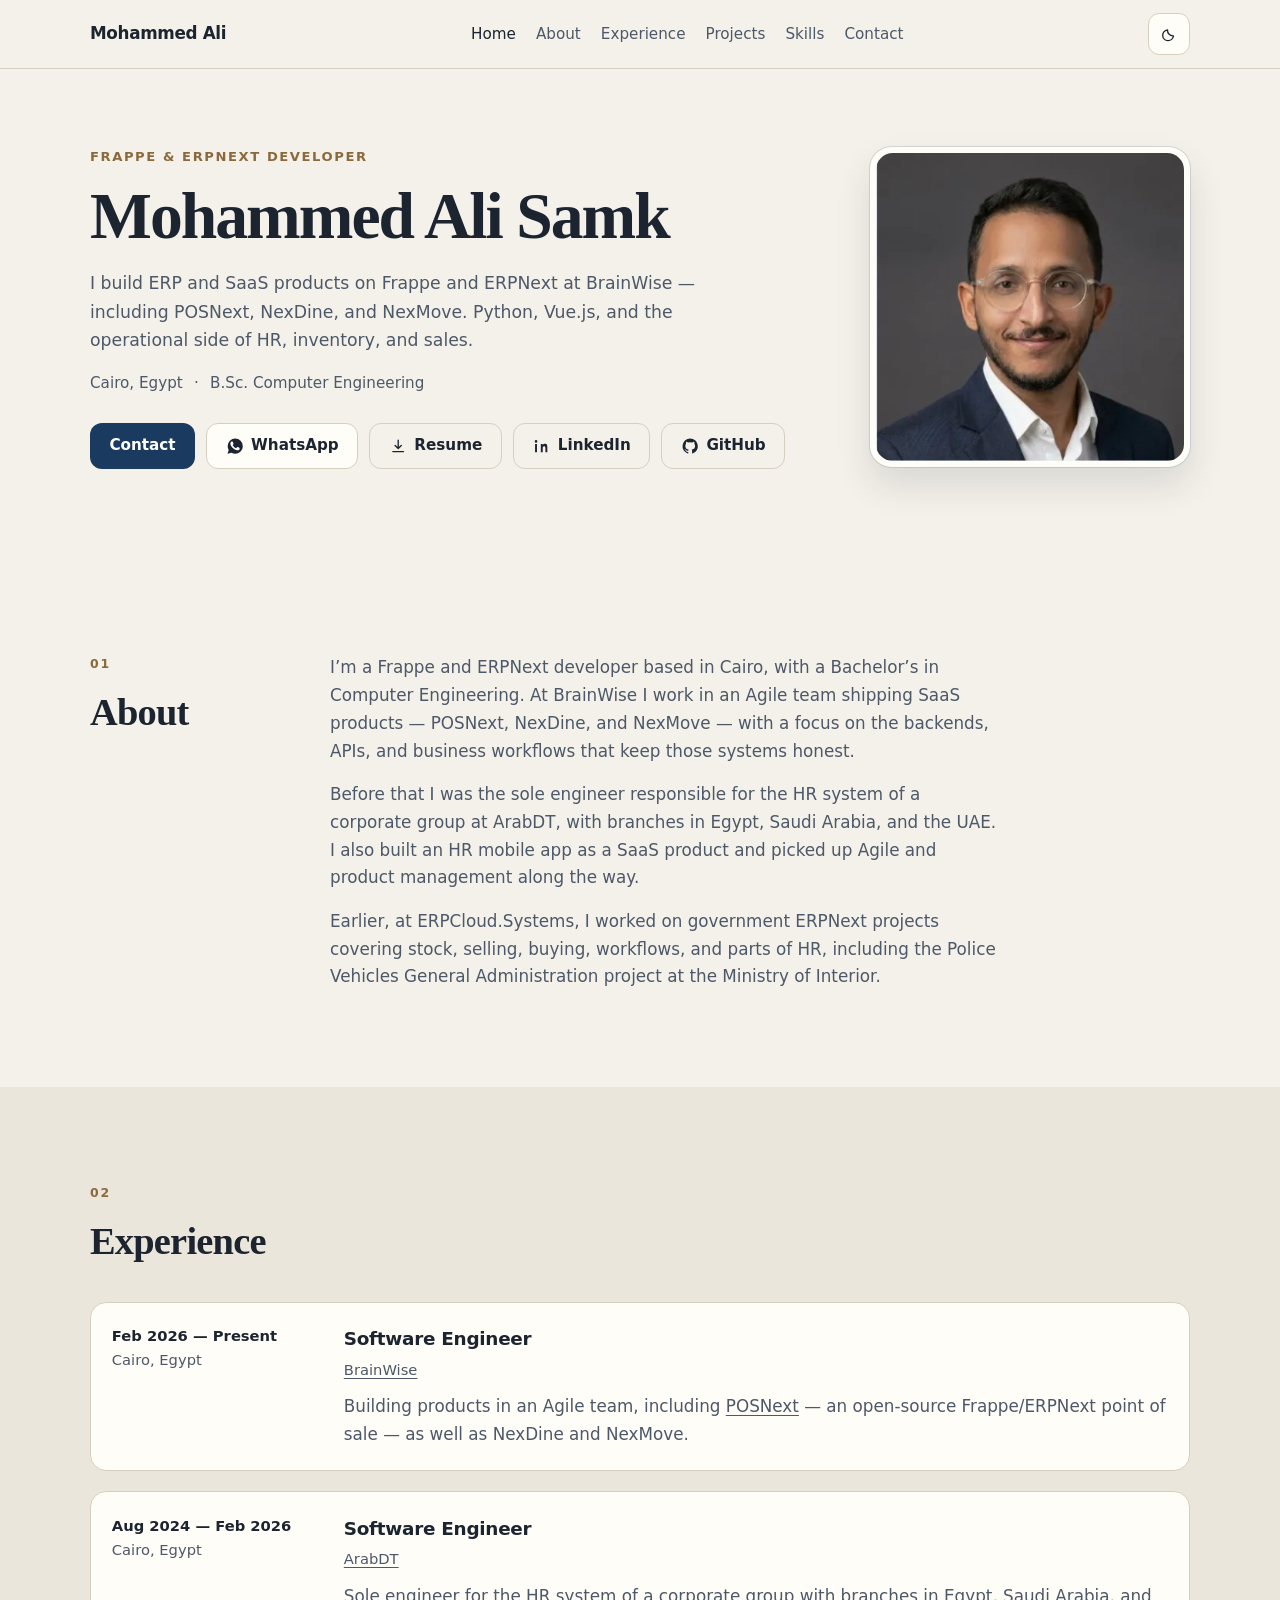
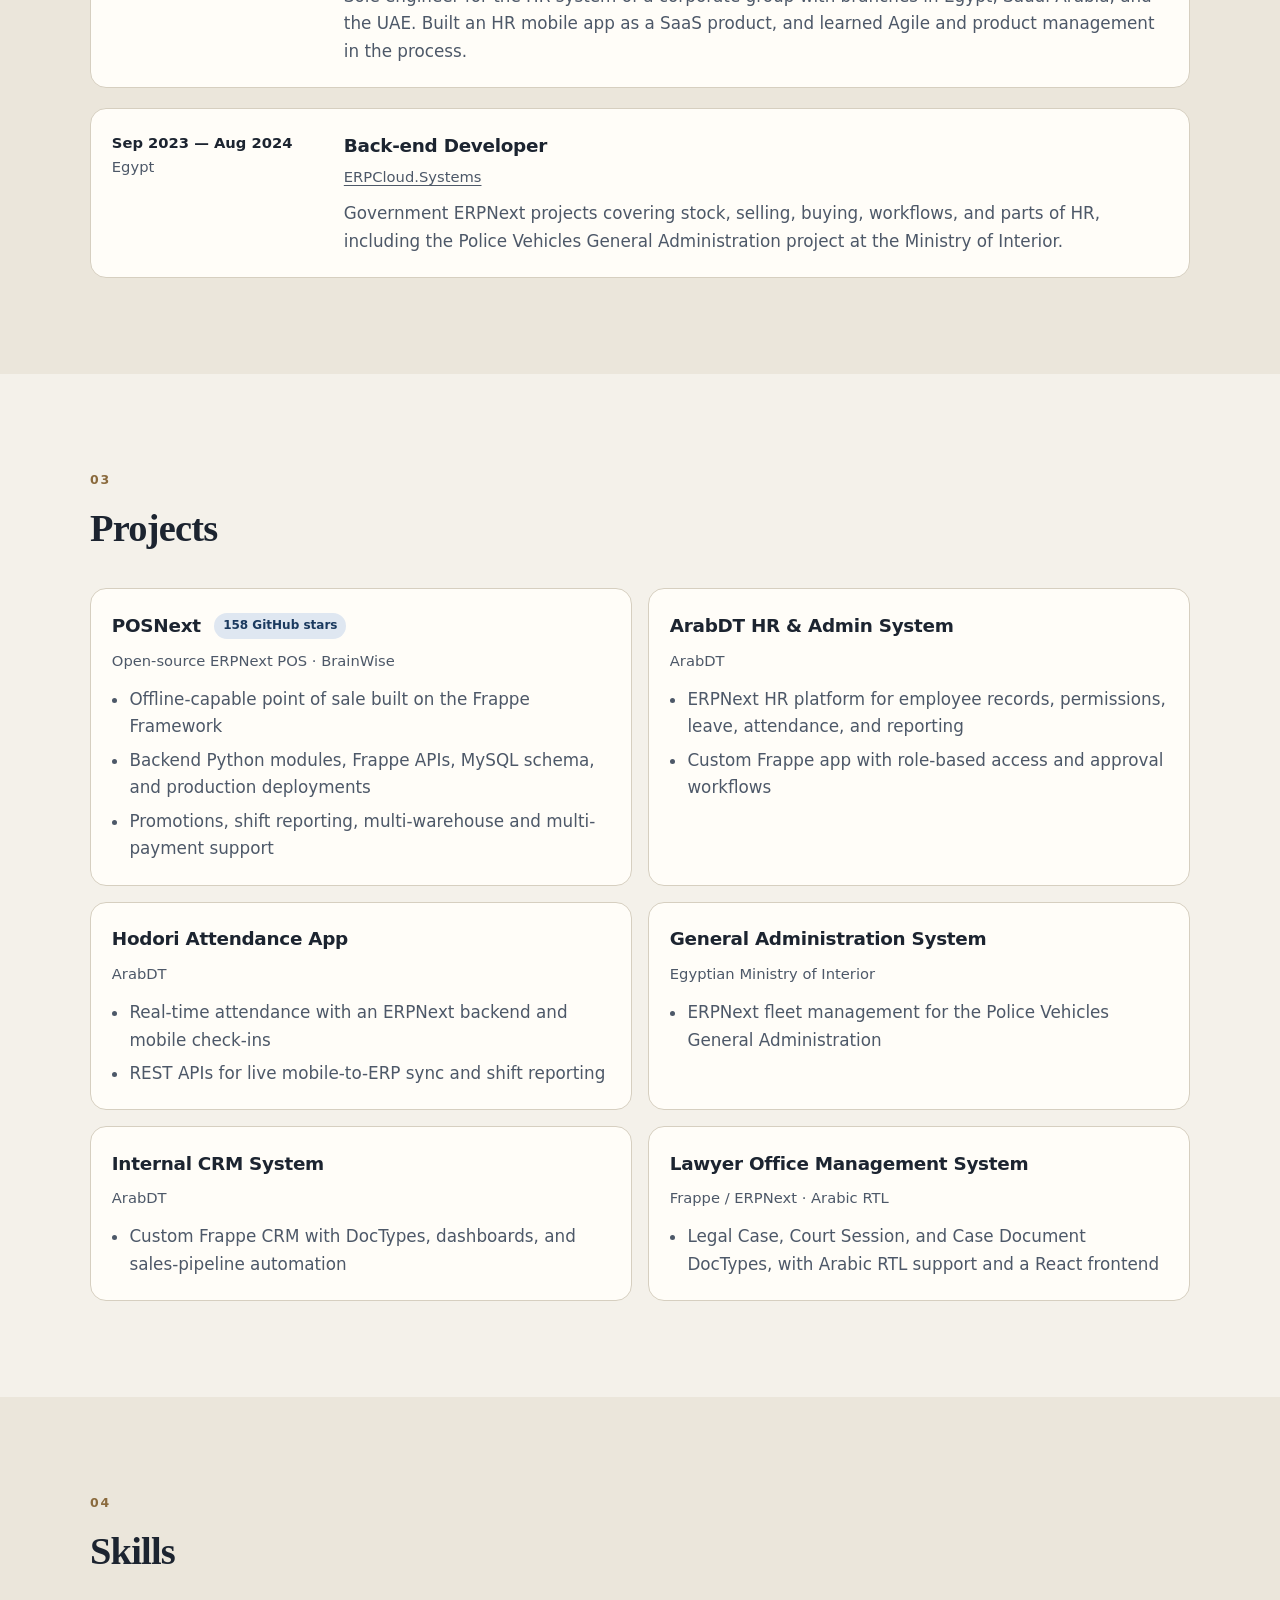
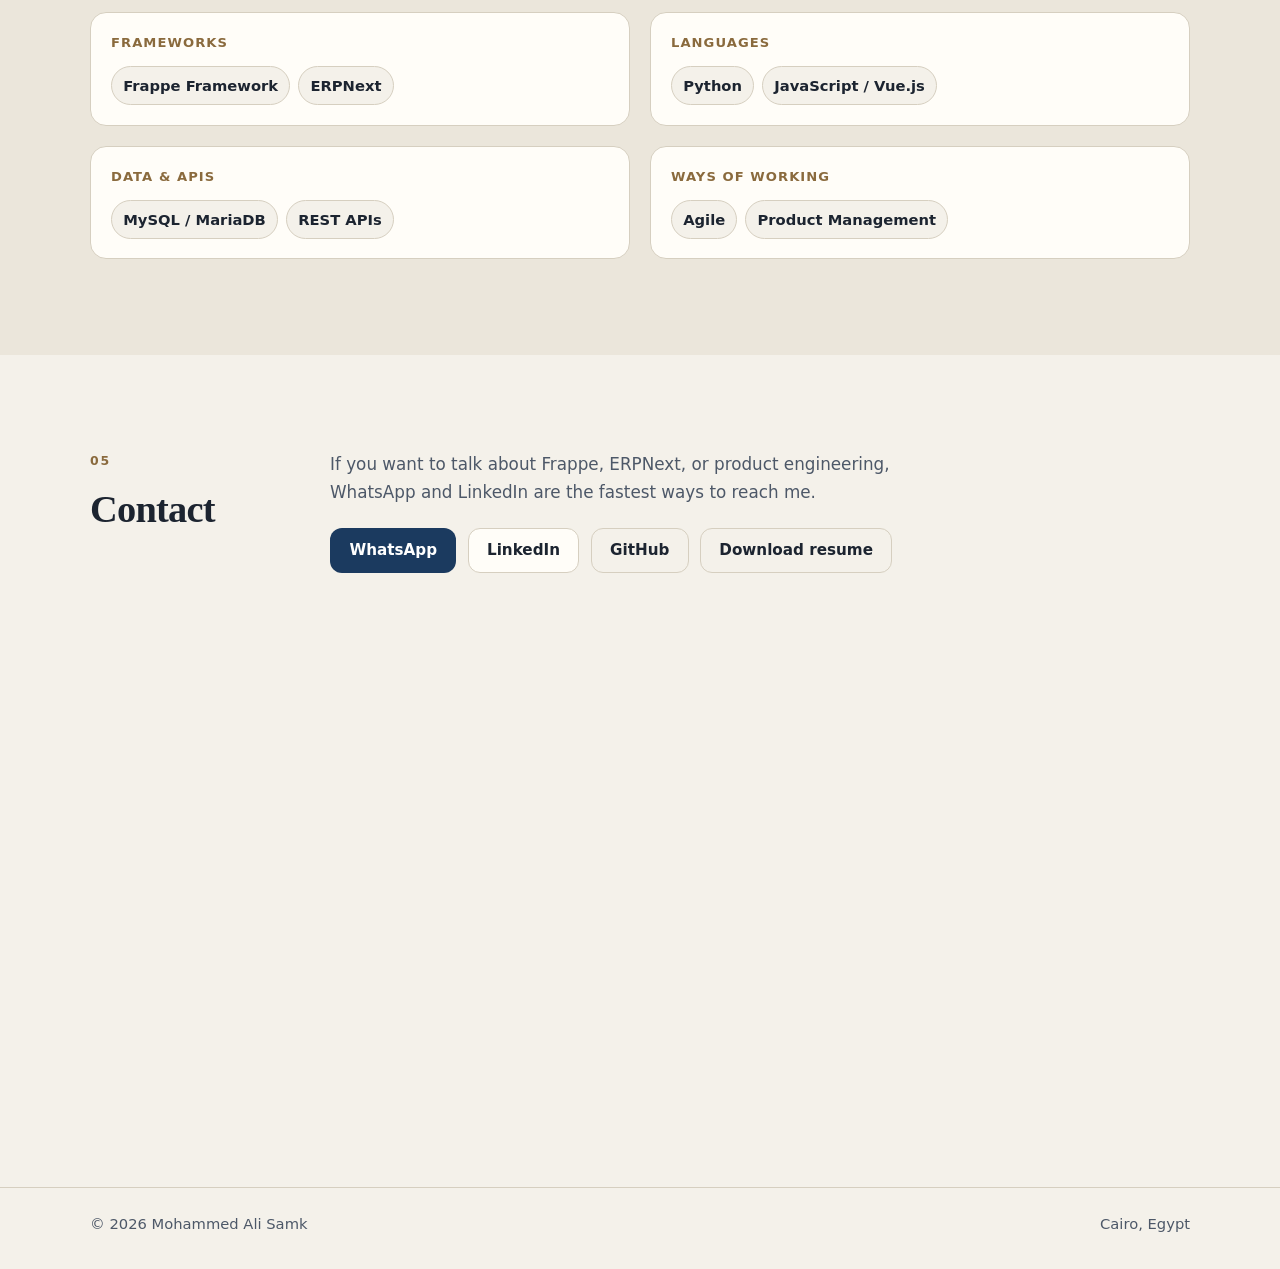
==== commit c6b55895: "Polish the portrait, add WhatsApp, and rebuild the resume. Replace the offset photo frame with a cle" ====
--- a/index.html
+++ b/index.html
@@ -66,13 +66,15 @@
             "addressLocality": "Cairo",
             "addressCountry": "EG"
         },
+        "telephone": "+201013725009",
         "worksFor": {
             "@type": "Organization",
             "name": "BrainWise"
         },
         "sameAs": [
             "https://www.linkedin.com/in/mohammed-ali-smk",
-            "https://github.com/MohamedAliSmk"
+            "https://github.com/MohamedAliSmk",
+            "https://wa.me/201013725009"
         ]
     }
     </script>
@@ -133,7 +135,11 @@
                     </p>
                     <div class="hero-actions">
                         <a class="btn btn-primary" href="#contact">Contact</a>
-                        <a class="btn btn-secondary" href="Mohamed_Ali_Hassan_Frappe_Senior_Resume.pdf" download>
+                        <a class="btn btn-secondary" href="https://wa.me/201013725009" target="_blank" rel="noopener noreferrer">
+                            <svg class="icon" viewBox="0 0 24 24" aria-hidden="true"><path fill="currentColor" d="M12.04 2A9.89 9.89 0 0 0 2.15 11.89c0 1.75.46 3.45 1.34 4.95L2 22l5.27-1.38a9.9 9.9 0 0 0 4.77 1.22h.01A9.89 9.89 0 1 0 12.04 2Zm5.72 14c-.24.67-1.39 1.24-1.92 1.32-.52.08-1.18.11-1.91-.12-.44-.14-1.01-.33-1.75-.64-3.08-1.33-5.08-4.44-5.24-4.64-.15-.2-1.24-1.65-1.24-3.15s.78-2.23 1.06-2.54c.27-.3.6-.38.8-.38h.57c.18 0 .43-.07.67.51.25.62.86 2.15.94 2.3.08.16.13.34.02.54-.1.2-.15.33-.3.51-.14.18-.3.4-.43.54-.15.15-.3.31-.13.6.17.3.77 1.27 1.66 2.06 1.14 1.02 2.1 1.33 2.4 1.48.3.15.47.13.65-.08.17-.2.75-.88.95-1.18.2-.3.4-.25.67-.15.27.1 1.7.8 2 .95.29.14.48.21.55.33.08.12.08.69-.16 1.36Z"/></svg>
+                            WhatsApp
+                        </a>
+                        <a class="btn btn-ghost" href="Mohamed_Ali_Hassan_Frappe_Senior_Resume.pdf" download>
                             <svg class="icon" viewBox="0 0 24 24" aria-hidden="true"><path fill="none" stroke="currentColor" stroke-width="1.75" stroke-linecap="round" stroke-linejoin="round" d="M12 4v11m0 0-4-4m4 4 4-4M5 19h14"/></svg>
                             Resume
                         </a>
@@ -342,10 +348,11 @@
                     <h2>Contact</h2>
                 </header>
                 <div class="contact-panel">
-                    <p>If you want to talk about Frappe, ERPNext, or product engineering, LinkedIn is the fastest way to reach me.</p>
+                    <p>If you want to talk about Frappe, ERPNext, or product engineering, WhatsApp and LinkedIn are the fastest ways to reach me.</p>
                     <div class="hero-actions">
-                        <a class="btn btn-primary" href="https://www.linkedin.com/in/mohammed-ali-smk" target="_blank" rel="noopener noreferrer me">LinkedIn</a>
-                        <a class="btn btn-secondary" href="https://github.com/MohamedAliSmk" target="_blank" rel="noopener noreferrer me">GitHub</a>
+                        <a class="btn btn-primary" href="https://wa.me/201013725009" target="_blank" rel="noopener noreferrer">WhatsApp</a>
+                        <a class="btn btn-secondary" href="https://www.linkedin.com/in/mohammed-ali-smk" target="_blank" rel="noopener noreferrer me">LinkedIn</a>
+                        <a class="btn btn-ghost" href="https://github.com/MohamedAliSmk" target="_blank" rel="noopener noreferrer me">GitHub</a>
                         <a class="btn btn-ghost" href="Mohamed_Ali_Hassan_Frappe_Senior_Resume.pdf" download>Download resume</a>
                     </div>
                 </div>
--- a/assets/css/styles.css
+++ b/assets/css/styles.css
@@ -17,6 +17,9 @@
   --header-bg: rgba(244, 241, 234, 0.88);
   --ring: #2c6aa0;
   --hero-frame: #1b3a5f;
+  --photo-mat: #fffdf8;
+  --photo-edge: rgba(27, 58, 95, 0.14);
+  --photo-shadow: 0 18px 36px rgba(28, 36, 48, 0.12);
 }
 
 @media (prefers-color-scheme: dark) {
@@ -35,6 +38,9 @@
     --header-bg: rgba(18, 23, 32, 0.86);
     --ring: #9ec0e4;
     --hero-frame: #2a384c;
+    --photo-mat: #1c2433;
+    --photo-edge: rgba(158, 192, 228, 0.28);
+    --photo-shadow: 0 18px 40px rgba(0, 0, 0, 0.42);
   }
 }
 
@@ -53,6 +59,9 @@
   --header-bg: rgba(18, 23, 32, 0.86);
   --ring: #9ec0e4;
   --hero-frame: #2a384c;
+  --photo-mat: #1c2433;
+  --photo-edge: rgba(158, 192, 228, 0.28);
+  --photo-shadow: 0 18px 40px rgba(0, 0, 0, 0.42);
 }
 
 :root {
@@ -83,6 +92,7 @@
 
 html {
   scroll-behavior: smooth;
+  scroll-padding-top: calc(var(--header-h) + 0.75rem);
 }
 
 body {
@@ -385,34 +395,31 @@
 }
 
 .photo-frame {
-  position: relative;
   width: min(100%, 20rem);
-}
-
-.photo-frame::before {
-  content: "";
-  position: absolute;
-  inset: 0.7rem -0.7rem -0.7rem 0.7rem;
-  border: 1px solid var(--border);
-  border-radius: calc(var(--radius) + 0.4rem);
-  z-index: 0;
+  padding: 0.38rem;
+  border-radius: 1.35rem;
+  background: var(--photo-mat);
+  box-shadow: 0 0 0 1px var(--photo-edge), var(--photo-shadow);
 }
 
 .photo-frame picture,
 .photo-frame img {
-  position: relative;
-  z-index: 1;
-  border-radius: var(--radius);
+  display: block;
   width: 100%;
   aspect-ratio: 1;
   object-fit: cover;
-  border: 1px solid var(--hero-frame);
-  box-shadow: var(--shadow);
+  border: 0;
+  border-radius: 1.05rem;
 }
 
 /* Sections */
 .section {
   padding: clamp(3.5rem, 8vw, 6rem) 0;
+  scroll-margin-top: calc(var(--header-h) + 0.5rem);
+}
+
+#contact {
+  min-height: calc(100svh - var(--header-h));
 }
 
 .section-alt {
@@ -670,6 +677,16 @@
   }
 }
 
+@media (max-width: 899px) {
+  .hero-photo {
+    order: -1;
+  }
+
+  .photo-frame {
+    width: min(100%, 16.5rem);
+  }
+}
+
 @media (min-width: 900px) {
   .hero-grid {
     grid-template-columns: minmax(0, 1.15fr) minmax(16rem, 21rem);
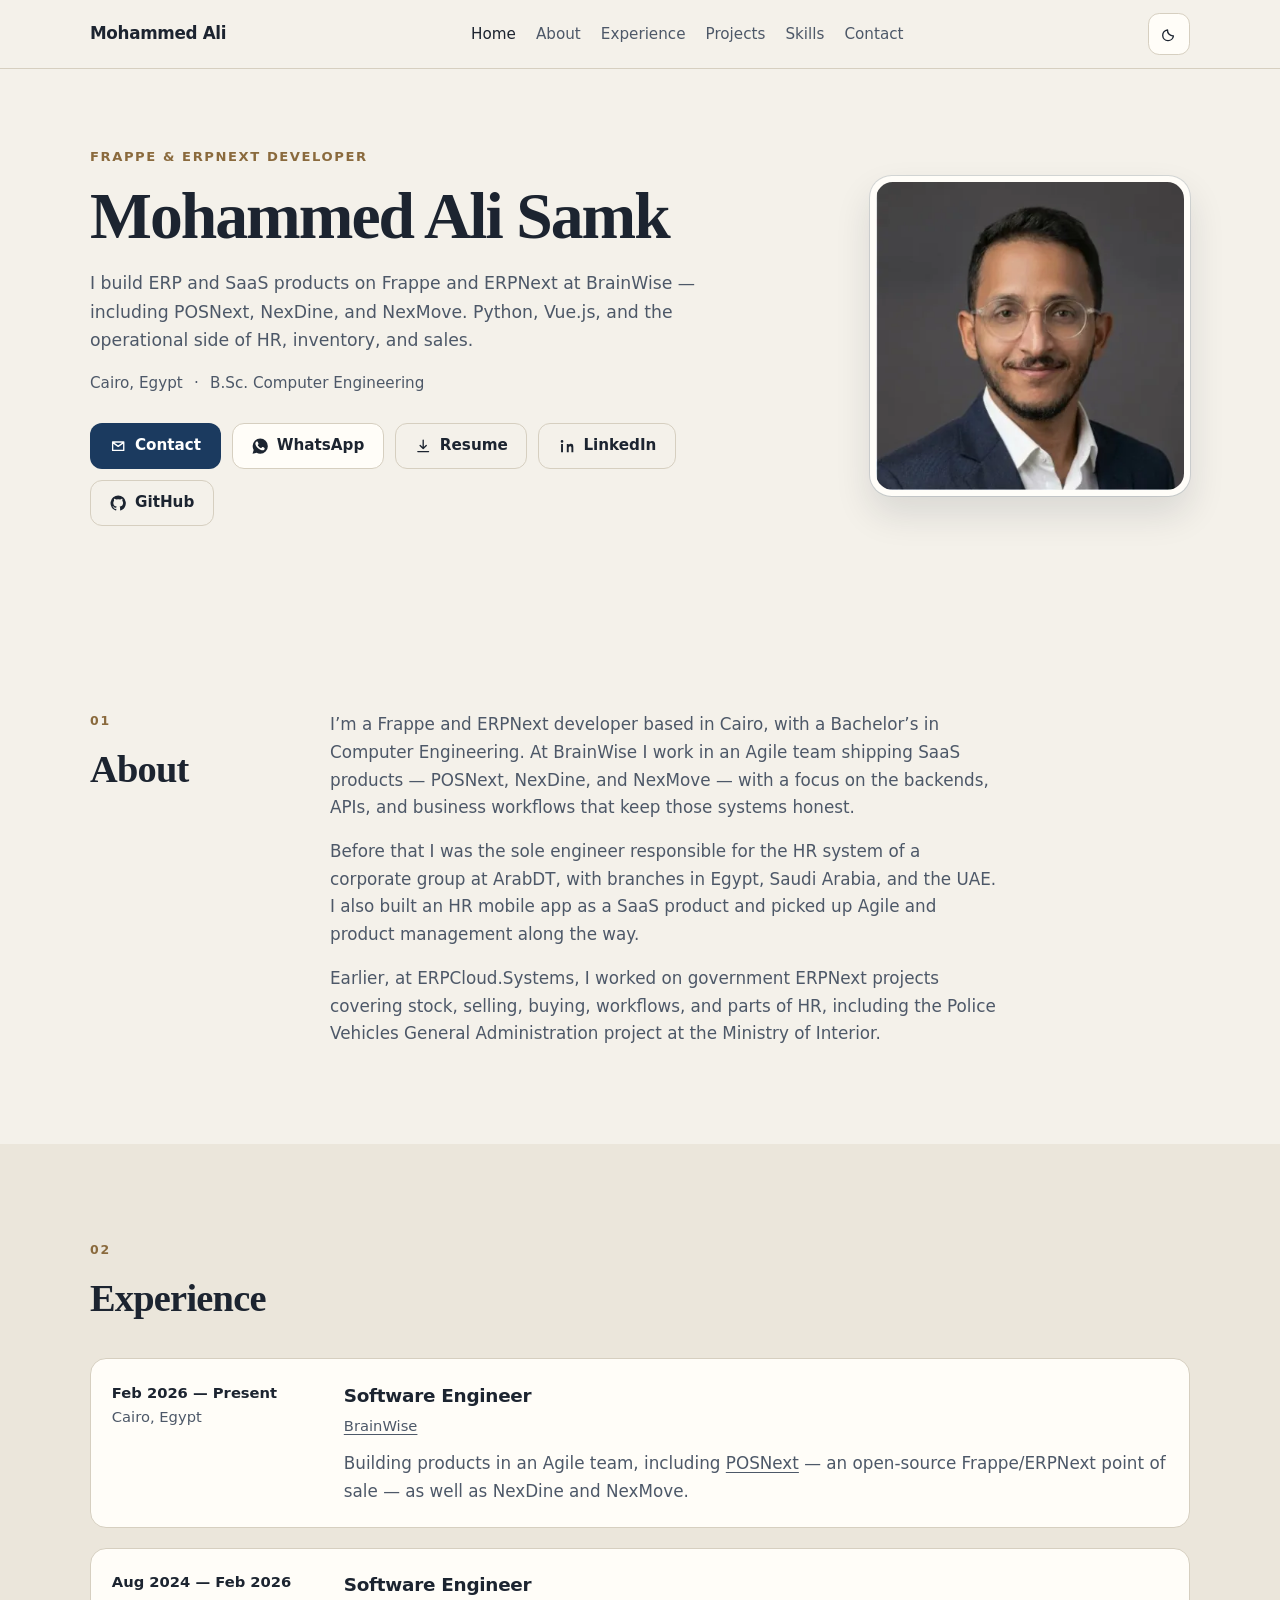
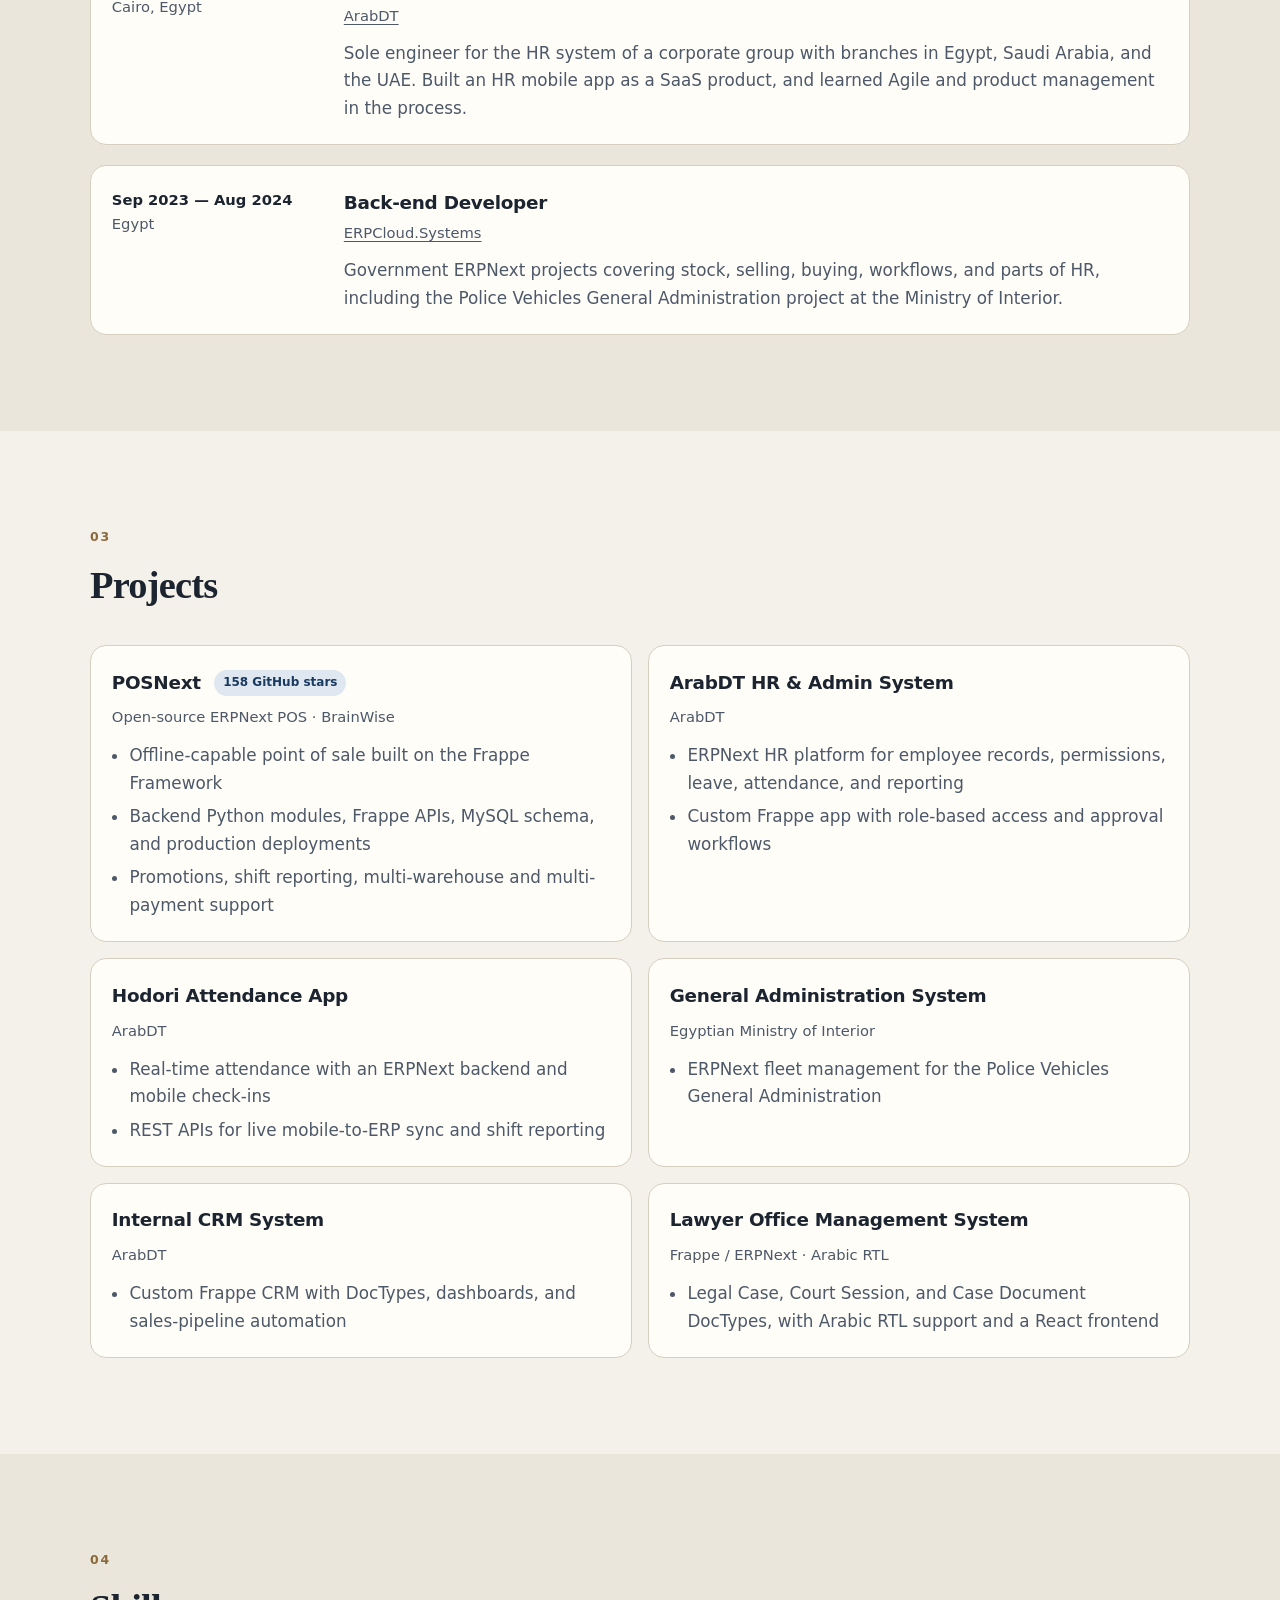
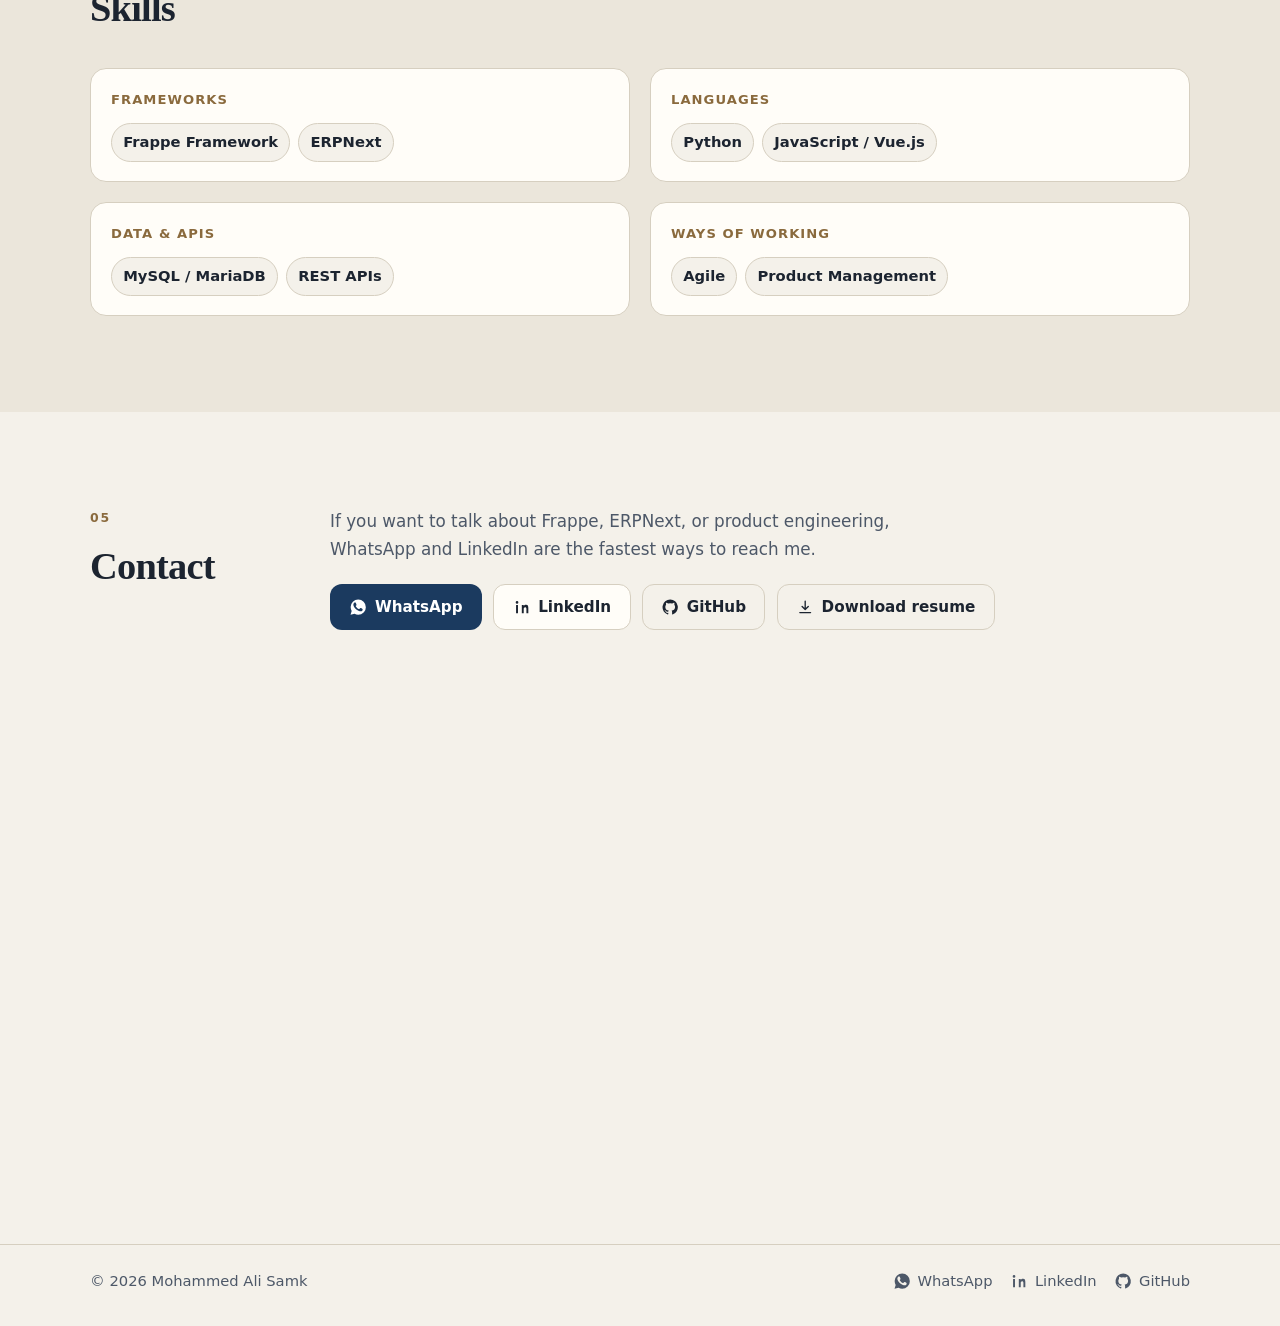
==== commit c625ef4b: "Add icons to resume contacts and every site social link. Use decorative inline SVGs beside real, cli" ====
--- a/index.html
+++ b/index.html
@@ -134,7 +134,10 @@
                         <span>B.Sc. Computer Engineering</span>
                     </p>
                     <div class="hero-actions">
-                        <a class="btn btn-primary" href="#contact">Contact</a>
+                        <a class="btn btn-primary" href="#contact">
+                            <svg class="icon" viewBox="0 0 24 24" aria-hidden="true"><path fill="none" stroke="currentColor" stroke-width="1.75" stroke-linecap="round" stroke-linejoin="round" d="M4.75 6.5h14.5v11H4.75zM5.2 7.4 12 12.2l6.8-4.8"/></svg>
+                            Contact
+                        </a>
                         <a class="btn btn-secondary" href="https://wa.me/201013725009" target="_blank" rel="noopener noreferrer">
                             <svg class="icon" viewBox="0 0 24 24" aria-hidden="true"><path fill="currentColor" d="M12.04 2A9.89 9.89 0 0 0 2.15 11.89c0 1.75.46 3.45 1.34 4.95L2 22l5.27-1.38a9.9 9.9 0 0 0 4.77 1.22h.01A9.89 9.89 0 1 0 12.04 2Zm5.72 14c-.24.67-1.39 1.24-1.92 1.32-.52.08-1.18.11-1.91-.12-.44-.14-1.01-.33-1.75-.64-3.08-1.33-5.08-4.44-5.24-4.64-.15-.2-1.24-1.65-1.24-3.15s.78-2.23 1.06-2.54c.27-.3.6-.38.8-.38h.57c.18 0 .43-.07.67.51.25.62.86 2.15.94 2.3.08.16.13.34.02.54-.1.2-.15.33-.3.51-.14.18-.3.4-.43.54-.15.15-.3.31-.13.6.17.3.77 1.27 1.66 2.06 1.14 1.02 2.1 1.33 2.4 1.48.3.15.47.13.65-.08.17-.2.75-.88.95-1.18.2-.3.4-.25.67-.15.27.1 1.7.8 2 .95.29.14.48.21.55.33.08.12.08.69-.16 1.36Z"/></svg>
                             WhatsApp
@@ -350,10 +353,22 @@
                 <div class="contact-panel">
                     <p>If you want to talk about Frappe, ERPNext, or product engineering, WhatsApp and LinkedIn are the fastest ways to reach me.</p>
                     <div class="hero-actions">
-                        <a class="btn btn-primary" href="https://wa.me/201013725009" target="_blank" rel="noopener noreferrer">WhatsApp</a>
-                        <a class="btn btn-secondary" href="https://www.linkedin.com/in/mohammed-ali-smk" target="_blank" rel="noopener noreferrer me">LinkedIn</a>
-                        <a class="btn btn-ghost" href="https://github.com/MohamedAliSmk" target="_blank" rel="noopener noreferrer me">GitHub</a>
-                        <a class="btn btn-ghost" href="Mohamed_Ali_Hassan_Frappe_Senior_Resume.pdf" download>Download resume</a>
+                        <a class="btn btn-primary" href="https://wa.me/201013725009" target="_blank" rel="noopener noreferrer">
+                            <svg class="icon" viewBox="0 0 24 24" aria-hidden="true"><path fill="currentColor" d="M12.04 2A9.89 9.89 0 0 0 2.15 11.89c0 1.75.46 3.45 1.34 4.95L2 22l5.27-1.38a9.9 9.9 0 0 0 4.77 1.22h.01A9.89 9.89 0 1 0 12.04 2Zm5.72 14c-.24.67-1.39 1.24-1.92 1.32-.52.08-1.18.11-1.91-.12-.44-.14-1.01-.33-1.75-.64-3.08-1.33-5.08-4.44-5.24-4.64-.15-.2-1.24-1.65-1.24-3.15s.78-2.23 1.06-2.54c.27-.3.6-.38.8-.38h.57c.18 0 .43-.07.67.51.25.62.86 2.15.94 2.3.08.16.13.34.02.54-.1.2-.15.33-.3.51-.14.18-.3.4-.43.54-.15.15-.3.31-.13.6.17.3.77 1.27 1.66 2.06 1.14 1.02 2.1 1.33 2.4 1.48.3.15.47.13.65-.08.17-.2.75-.88.95-1.18.2-.3.4-.25.67-.15.27.1 1.7.8 2 .95.29.14.48.21.55.33.08.12.08.69-.16 1.36Z"/></svg>
+                            WhatsApp
+                        </a>
+                        <a class="btn btn-secondary" href="https://www.linkedin.com/in/mohammed-ali-smk" target="_blank" rel="noopener noreferrer me">
+                            <svg class="icon" viewBox="0 0 24 24" aria-hidden="true"><path fill="currentColor" d="M6.5 9H4V20h2.5V9ZM5.25 4A1.75 1.75 0 1 0 5.25 7.5 1.75 1.75 0 0 0 5.25 4ZM20 20h-2.5v-5.6c0-1.8-.7-2.4-1.7-2.4s-1.8.9-1.8 2.5V20H11.5V9H14v1.3c.6-.9 1.7-1.6 3.1-1.6 2.3 0 2.9 1.6 2.9 4.2V20Z"/></svg>
+                            LinkedIn
+                        </a>
+                        <a class="btn btn-ghost" href="https://github.com/MohamedAliSmk" target="_blank" rel="noopener noreferrer me">
+                            <svg class="icon" viewBox="0 0 24 24" aria-hidden="true"><path fill="currentColor" d="M12 2a10 10 0 0 0-3.16 19.49c.5.09.68-.22.68-.48v-1.7c-2.78.6-3.37-1.34-3.37-1.34-.46-1.16-1.11-1.47-1.11-1.47-.91-.62.07-.61.07-.61 1 .07 1.53 1.03 1.53 1.03.9 1.53 2.35 1.09 2.92.83.09-.65.35-1.09.64-1.34-2.22-.25-4.56-1.11-4.56-4.95 0-1.09.39-1.99 1.03-2.69-.1-.25-.45-1.27.1-2.64 0 0 .84-.27 2.75 1.02A9.58 9.58 0 0 1 12 6.8a9.6 9.6 0 0 1 2.5.34c1.91-1.29 2.75-1.02 2.75-1.02.55 1.37.2 2.39.1 2.64.64.7 1.03 1.6 1.03 2.69 0 3.85-2.34 4.7-4.57 4.95.36.31.68.92.68 1.85v2.74c0 .27.18.58.69.48A10 10 0 0 0 12 2Z"/></svg>
+                            GitHub
+                        </a>
+                        <a class="btn btn-ghost" href="Mohamed_Ali_Hassan_Frappe_Senior_Resume.pdf" download>
+                            <svg class="icon" viewBox="0 0 24 24" aria-hidden="true"><path fill="none" stroke="currentColor" stroke-width="1.75" stroke-linecap="round" stroke-linejoin="round" d="M12 4v11m0 0-4-4m4 4 4-4M5 19h14"/></svg>
+                            Download resume
+                        </a>
                     </div>
                 </div>
             </div>
@@ -363,7 +378,20 @@
     <footer class="site-footer">
         <div class="container footer-inner">
             <p>© 2026 Mohammed Ali Samk</p>
-            <p class="footer-note">Cairo, Egypt</p>
+            <nav class="footer-links" aria-label="Social">
+                <a href="https://wa.me/201013725009" target="_blank" rel="noopener noreferrer">
+                    <svg class="icon" viewBox="0 0 24 24" aria-hidden="true"><path fill="currentColor" d="M12.04 2A9.89 9.89 0 0 0 2.15 11.89c0 1.75.46 3.45 1.34 4.95L2 22l5.27-1.38a9.9 9.9 0 0 0 4.77 1.22h.01A9.89 9.89 0 1 0 12.04 2Zm5.72 14c-.24.67-1.39 1.24-1.92 1.32-.52.08-1.18.11-1.91-.12-.44-.14-1.01-.33-1.75-.64-3.08-1.33-5.08-4.44-5.24-4.64-.15-.2-1.24-1.65-1.24-3.15s.78-2.23 1.06-2.54c.27-.3.6-.38.8-.38h.57c.18 0 .43-.07.67.51.25.62.86 2.15.94 2.3.08.16.13.34.02.54-.1.2-.15.33-.3.51-.14.18-.3.4-.43.54-.15.15-.3.31-.13.6.17.3.77 1.27 1.66 2.06 1.14 1.02 2.1 1.33 2.4 1.48.3.15.47.13.65-.08.17-.2.75-.88.95-1.18.2-.3.4-.25.67-.15.27.1 1.7.8 2 .95.29.14.48.21.55.33.08.12.08.69-.16 1.36Z"/></svg>
+                    WhatsApp
+                </a>
+                <a href="https://www.linkedin.com/in/mohammed-ali-smk" target="_blank" rel="noopener noreferrer me">
+                    <svg class="icon" viewBox="0 0 24 24" aria-hidden="true"><path fill="currentColor" d="M6.5 9H4V20h2.5V9ZM5.25 4A1.75 1.75 0 1 0 5.25 7.5 1.75 1.75 0 0 0 5.25 4ZM20 20h-2.5v-5.6c0-1.8-.7-2.4-1.7-2.4s-1.8.9-1.8 2.5V20H11.5V9H14v1.3c.6-.9 1.7-1.6 3.1-1.6 2.3 0 2.9 1.6 2.9 4.2V20Z"/></svg>
+                    LinkedIn
+                </a>
+                <a href="https://github.com/MohamedAliSmk" target="_blank" rel="noopener noreferrer me">
+                    <svg class="icon" viewBox="0 0 24 24" aria-hidden="true"><path fill="currentColor" d="M12 2a10 10 0 0 0-3.16 19.49c.5.09.68-.22.68-.48v-1.7c-2.78.6-3.37-1.34-3.37-1.34-.46-1.16-1.11-1.47-1.11-1.47-.91-.62.07-.61.07-.61 1 .07 1.53 1.03 1.53 1.03.9 1.53 2.35 1.09 2.92.83.09-.65.35-1.09.64-1.34-2.22-.25-4.56-1.11-4.56-4.95 0-1.09.39-1.99 1.03-2.69-.1-.25-.45-1.27.1-2.64 0 0 .84-.27 2.75 1.02A9.58 9.58 0 0 1 12 6.8a9.6 9.6 0 0 1 2.5.34c1.91-1.29 2.75-1.02 2.75-1.02.55 1.37.2 2.39.1 2.64.64.7 1.03 1.6 1.03 2.69 0 3.85-2.34 4.7-4.57 4.95.36.31.68.92.68 1.85v2.74c0 .27.18.58.69.48A10 10 0 0 0 12 2Z"/></svg>
+                    GitHub
+                </a>
+            </nav>
         </div>
     </footer>
 
--- a/assets/css/styles.css
+++ b/assets/css/styles.css
@@ -615,9 +615,28 @@
   display: flex;
   flex-wrap: wrap;
   justify-content: space-between;
-  gap: 0.5rem 1rem;
+  align-items: center;
+  gap: 0.75rem 1rem;
   color: var(--text-muted);
   font-size: 0.92rem;
+}
+
+.footer-links {
+  display: flex;
+  flex-wrap: wrap;
+  gap: 0.85rem 1.1rem;
+}
+
+.footer-links a {
+  display: inline-flex;
+  align-items: center;
+  gap: 0.4rem;
+  color: var(--text-muted);
+  text-decoration: none;
+}
+
+.footer-links a:hover {
+  color: var(--accent);
 }
 
 /* Mobile navigation */
